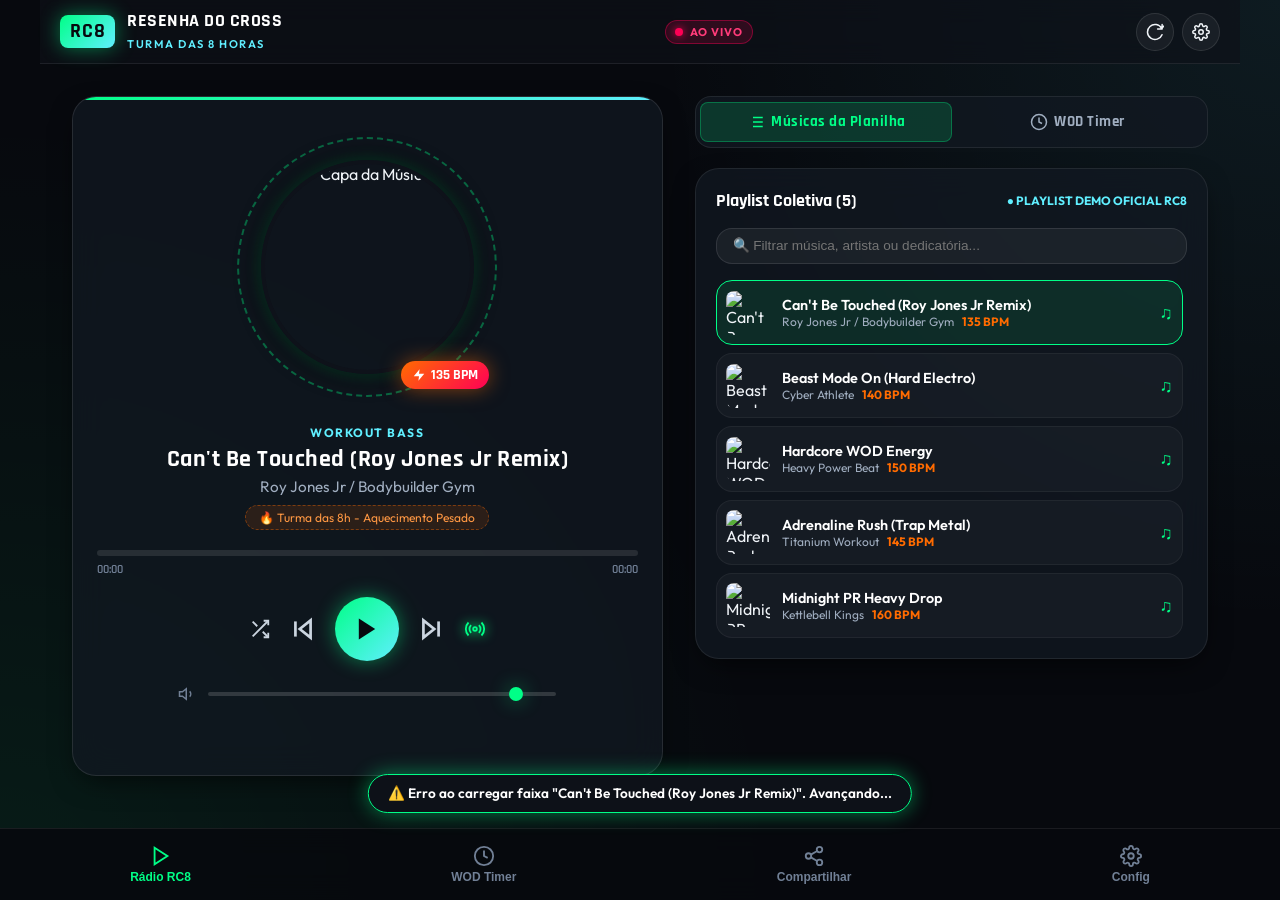
==== index.html @ b7524724 "feat: lancamento radio online RC8 Turma das 8h" ====
<!DOCTYPE html>
<html lang="pt-BR">
<head>
    <meta charset="UTF-8">
    <meta name="viewport" content="width=device-width, initial-scale=1.0, maximum-scale=1.0, user-scalable=no">
    <title>RC8 - Rádio Online Coletiva | Resenha do Cross Turma das 8 Horas</title>
    <meta name="description" content="Rádio oficial da Resenha do Cross - Turma das 8 Horas. Músicas de treino de alta intensidade sincronizadas pelo Google Planilhas e Google Drive.">
    <meta name="theme-color" content="#00FF87">
    <meta name="apple-mobile-web-app-capable" content="yes">
    <meta name="apple-mobile-web-app-status-bar-style" content="black-translucent">
    <link rel="icon" type="image/svg+xml" href="assets/icon.svg">
    <link rel="manifest" href="manifest.json">
    
    <!-- Google Fonts -->
    <link rel="preconnect" href="https://fonts.googleapis.com">
    <link rel="preconnect" href="https://fonts.gstatic.com" crossorigin>
    <link href="https://fonts.googleapis.com/css2?family=Outfit:wght@300;400;500;600;700;800;900&family=Rajdhani:wght@500;600;700;800;900&display=swap" rel="stylesheet">
    
    <!-- Icons (Lucide via CDN / SVG) -->
    <link rel="stylesheet" href="css/style.css">
</head>
<body>
    <!-- Background Canvas do Visualizador e Partículas Reativas -->
    <canvas id="visualizer-canvas"></canvas>

    <div class="app-container">
        <!-- Header Superior -->
        <header class="header">
            <div class="logo-group">
                <div class="logo-badge">RC8</div>
                <div class="logo-text">
                    <h1>RESENHA DO CROSS</h1>
                    <span>TURMA DAS 8 HORAS</span>
                </div>
            </div>

            <div class="live-indicator">
                <span class="live-dot"></span>
                <span>AO VIVO</span>
            </div>

            <div class="header-actions">
                <button class="icon-btn" id="btn-sync-sheet" title="Sincronizar Planilha">
                    <svg width="18" height="18" viewBox="0 0 24 24" fill="none" stroke="currentColor" stroke-width="2" stroke-linecap="round" stroke-linejoin="round">
                        <path d="M21.5 2v6h-6M21.34 15.57a10 10 0 1 1-.57-8.38l5.67-5.67"/>
                    </svg>
                </button>
                <button class="icon-btn" id="btn-open-settings" title="Configurar Planilha / Drive">
                    <svg width="18" height="18" viewBox="0 0 24 24" fill="none" stroke="currentColor" stroke-width="2" stroke-linecap="round" stroke-linejoin="round">
                        <circle cx="12" cy="12" r="3"></circle>
                        <path d="M19.4 15a1.65 1.65 0 0 0 .33 1.82l.06.06a2 2 0 0 1 0 2.83 2 2 0 0 1-2.83 0l-.06-.06a1.65 1.65 0 0 0-1.82-.33 1.65 1.65 0 0 0-1 1.51V21a2 2 0 0 1-2 2 2 2 0 0 1-2-2v-.09A1.65 1.65 0 0 0 9 19.4a1.65 1.65 0 0 0-1.82.33l-.06.06a2 2 0 0 1-2.83 0 2 2 0 0 1 0-2.83l.06-.06a1.65 1.65 0 0 0 .33-1.82 1.65 1.65 0 0 0-1.51-1H3a2 2 0 0 1-2-2 2 2 0 0 1 2-2h.09A1.65 1.65 0 0 0 4.6 9a1.65 1.65 0 0 0-.33-1.82l-.06-.06a2 2 0 0 1 0-2.83 2 2 0 0 1 2.83 0l.06.06a1.65 1.65 0 0 0 1.82.33H9a1.65 1.65 0 0 0 1-1.51V3a2 2 0 0 1 2-2 2 2 0 0 1 2 2v.09a1.65 1.65 0 0 0 1 1.51 1.65 1.65 0 0 0 1.82-.33l.06-.06a2 2 0 0 1 2.83 0 2 2 0 0 1 0 2.83l-.06.06a1.65 1.65 0 0 0-.33 1.82V9a1.65 1.65 0 0 0 1.51 1H21a2 2 0 0 1 2 2 2 2 0 0 1-2 2h-.09a1.65 1.65 0 0 0-1.51 1z"></path>
                    </svg>
                </button>
            </div>
        </header>

        <!-- Conteúdo Principal -->
        <main class="main-content">
            <!-- Painel Esquerdo: Player Hero -->
            <section class="player-hero-card">
                <div class="album-art-wrapper">
                    <div class="disc-ring paused" id="disc-ring"></div>
                    <img src="https://images.unsplash.com/photo-1517838277536-f5f99be501cd?w=400&q=80" alt="Capa da Música" class="album-cover" id="album-cover">
                    <div class="bpm-badge" id="bpm-badge">
                        <svg width="14" height="14" viewBox="0 0 24 24" fill="currentColor">
                            <polygon points="13 2 3 14 12 14 11 22 21 10 12 10 13 2"></polygon>
                        </svg>
                        <span id="track-bpm-text">140 BPM</span>
                    </div>
                </div>

                <div class="track-info">
                    <span class="track-genre" id="track-genre">WORKOUT BASS</span>
                    <h2 class="track-title" id="track-title">Carregando rádio...</h2>
                    <p class="track-artist" id="track-artist">Turma das 8 Horas</p>
                    <div class="track-dedication" id="track-dedication">
                        <span>🔥 Pedido da Turma</span>
                    </div>
                </div>

                <!-- Barra de Progresso -->
                <div class="progress-container">
                    <div class="progress-bar-wrapper" id="progress-wrapper">
                        <div class="progress-fill" id="progress-fill"></div>
                    </div>
                    <div class="time-stamps">
                        <span id="time-current">00:00</span>
                        <span id="time-total">00:00</span>
                    </div>
                </div>

                <!-- Controles do Player -->
                <div class="player-controls">
                    <button class="control-btn" id="btn-shuffle" title="Modo Aleatório">
                        <svg width="22" height="22" viewBox="0 0 24 24" fill="none" stroke="currentColor" stroke-width="2">
                            <polyline points="16 3 21 3 21 8"></polyline>
                            <line x1="4" y1="20" x2="21" y2="3"></line>
                            <polyline points="21 16 21 21 16 21"></polyline>
                            <line x1="15" y1="15" x2="21" y2="21"></line>
                            <line x1="4" y1="4" x2="9" y2="9"></line>
                        </svg>
                    </button>
                    
                    <button class="control-btn" id="btn-prev" title="Música Anterior">
                        <svg width="26" height="26" viewBox="0 0 24 24" fill="none" stroke="currentColor" stroke-width="2.5">
                            <polygon points="19 20 9 12 19 4 19 20"></polygon>
                            <line x1="5" y1="19" x2="5" y2="5"></line>
                        </svg>
                    </button>

                    <button class="control-btn play-pause-btn" id="btn-play" title="Tocar / Pausar">
                        <svg id="play-icon" width="28" height="28" viewBox="0 0 24 24" fill="currentColor">
                            <polygon points="5 3 19 12 5 21 5 3"></polygon>
                        </svg>
                        <svg id="pause-icon" style="display: none;" width="28" height="28" viewBox="0 0 24 24" fill="currentColor">
                            <rect x="6" y="4" width="4" height="16"></rect>
                            <rect x="14" y="4" width="4" height="16"></rect>
                        </svg>
                    </button>

                    <button class="control-btn" id="btn-next" title="Próxima Música">
                        <svg width="26" height="26" viewBox="0 0 24 24" fill="none" stroke="currentColor" stroke-width="2.5">
                            <polygon points="5 4 15 12 5 20 5 4"></polygon>
                            <line x1="19" y1="5" x2="19" y2="19"></line>
                        </svg>
                    </button>

                    <button class="control-btn active" id="btn-radio-mode" title="Modo Rádio Contínua">
                        <svg width="22" height="22" viewBox="0 0 24 24" fill="none" stroke="currentColor" stroke-width="2">
                            <circle cx="12" cy="12" r="2"></circle>
                            <path d="M16.24 7.76a6 6 0 0 1 0 8.49m-8.48-.01a6 6 0 0 1 0-8.49m11.31-2.82a10 10 0 0 1 0 14.14m-14.14 0a10 10 0 0 1 0-14.14"></path>
                        </svg>
                    </button>
                </div>

                <!-- Controle de Volume -->
                <div class="volume-group">
                    <svg width="18" height="18" viewBox="0 0 24 24" fill="none" stroke="#718096" stroke-width="2">
                        <polygon points="11 5 6 9 2 9 2 15 6 15 11 19 11 5"></polygon>
                        <path d="M15.54 8.46a5 5 0 0 1 0 7.07"></path>
                    </svg>
                    <input type="range" class="volume-slider" id="volume-slider" min="0" max="1" step="0.01" value="0.9">
                </div>
            </section>

            <!-- Painel Direito: Abas de WOD Timer & Playlist -->
            <section class="side-panel">
                <div class="panel-tabs">
                    <button class="tab-btn active" data-tab="playlist">
                        <svg width="18" height="18" viewBox="0 0 24 24" fill="none" stroke="currentColor" stroke-width="2">
                            <line x1="8" y1="6" x2="21" y2="6"></line>
                            <line x1="8" y1="12" x2="21" y2="12"></line>
                            <line x1="8" y1="18" x2="21" y2="18"></line>
                            <line x1="3" y1="6" x2="3.01" y2="6"></line>
                            <line x1="3" y1="12" x2="3.01" y2="12"></line>
                            <line x1="3" y1="18" x2="3.01" y2="18"></line>
                        </svg>
                        Músicas da Planilha
                    </button>
                    <button class="tab-btn" data-tab="wod-timer">
                        <svg width="18" height="18" viewBox="0 0 24 24" fill="none" stroke="currentColor" stroke-width="2">
                            <circle cx="12" cy="12" r="10"></circle>
                            <polyline points="12 6 12 12 16 14"></polyline>
                        </svg>
                        WOD Timer
                    </button>
                </div>

                <!-- Conteúdo da Aba Playlist -->
                <div class="tab-content" id="tab-playlist-content">
                    <div class="playlist-header">
                        <h3>Playlist Coletiva (<span id="playlist-count">0</span>)</h3>
                        <span id="playlist-source-badge" style="font-size: 0.75rem; color: var(--neon-cyan); font-weight: 700;">LIVE GOOGLE PLANILHAS</span>
                    </div>

                    <input type="text" class="search-input" id="search-input" placeholder="🔍 Filtrar música, artista ou dedicatória...">

                    <div class="playlist-tracks-scroll" id="playlist-container">
                        <!-- Itens renderizados dinamicamente pelo JavaScript -->
                    </div>
                </div>

                <!-- Conteúdo da Aba WOD Timer -->
                <div class="tab-content" id="tab-wod-timer-content" style="display: none;">
                    <div class="wod-timer-wrapper">
                        <div class="wod-modes-selector">
                            <button class="mode-chip active" data-mode="tabata">TABATA (20s/10s)</button>
                            <button class="mode-chip" data-mode="emom">EMOM (10 Min)</button>
                            <button class="mode-chip" data-mode="amrap">AMRAP (12 Min)</button>
                            <button class="mode-chip" data-mode="stopwatch">CRONÔMETRO</button>
                        </div>

                        <div class="timer-display-box work-phase" id="timer-box">
                            <span class="timer-phase-tag" id="timer-phase">WORK</span>
                            <span class="timer-digits" id="timer-digits">00:20</span>
                            <span class="timer-round-info" id="timer-round">Round 1 de 8</span>
                        </div>

                        <div class="timer-controls">
                            <button class="btn-timer start" id="btn-timer-start">
                                <svg width="18" height="18" viewBox="0 0 24 24" fill="currentColor">
                                    <polygon points="5 3 19 12 5 21 5 3"></polygon>
                                </svg>
                                Iniciar Treino
                            </button>
                            <button class="btn-timer pause" id="btn-timer-pause" style="display: none;">Pausar</button>
                            <button class="btn-timer reset" id="btn-timer-reset">Reset</button>
                        </div>
                    </div>
                </div>
            </section>
        </main>

        <!-- Bottom Navigation Bar (Foco Mobile) -->
        <nav class="bottom-bar">
            <button class="nav-item active" id="nav-player">
                <svg viewBox="0 0 24 24" fill="none" stroke="currentColor" stroke-width="2">
                    <polygon points="5 3 19 12 5 21 5 3"></polygon>
                </svg>
                <span>Rádio RC8</span>
            </button>
            <button class="nav-item" id="nav-timer">
                <svg viewBox="0 0 24 24" fill="none" stroke="currentColor" stroke-width="2">
                    <circle cx="12" cy="12" r="10"></circle>
                    <polyline points="12 6 12 12 16 14"></polyline>
                </svg>
                <span>WOD Timer</span>
            </button>
            <button class="nav-item" id="nav-share">
                <svg viewBox="0 0 24 24" fill="none" stroke="currentColor" stroke-width="2">
                    <circle cx="18" cy="5" r="3"></circle>
                    <circle cx="6" cy="12" r="3"></circle>
                    <circle cx="18" cy="19" r="3"></circle>
                    <line x1="8.59" y1="13.51" x2="15.42" y2="17.49"></line>
                    <line x1="15.41" y1="6.51" x2="8.59" y2="10.49"></line>
                </svg>
                <span>Compartilhar</span>
            </button>
            <button class="nav-item" id="nav-settings">
                <svg viewBox="0 0 24 24" fill="none" stroke="currentColor" stroke-width="2">
                    <circle cx="12" cy="12" r="3"></circle>
                    <path d="M19.4 15a1.65 1.65 0 0 0 .33 1.82l.06.06a2 2 0 0 1 0 2.83 2 2 0 0 1-2.83 0l-.06-.06a1.65 1.65 0 0 0-1.82-.33 1.65 1.65 0 0 0-1 1.51V21a2 2 0 0 1-2 2 2 2 0 0 1-2-2v-.09A1.65 1.65 0 0 0 9 19.4a1.65 1.65 0 0 0-1.82.33l-.06.06a2 2 0 0 1-2.83 0 2 2 0 0 1 0-2.83l.06-.06a1.65 1.65 0 0 0 .33-1.82 1.65 1.65 0 0 0-1.51-1H3a2 2 0 0 1-2-2 2 2 0 0 1 2-2h.09A1.65 1.65 0 0 0 4.6 9a1.65 1.65 0 0 0-.33-1.82l-.06-.06a2 2 0 0 1 0-2.83 2 2 0 0 1 2.83 0l.06.06a1.65 1.65 0 0 0 1.82.33H9a1.65 1.65 0 0 0 1-1.51V3a2 2 0 0 1 2-2 2 2 0 0 1 2 2v.09a1.65 1.65 0 0 0 1 1.51 1.65 1.65 0 0 0 1.82-.33l.06-.06a2 2 0 0 1 2.83 0 2 2 0 0 1 0 2.83l-.06.06a1.65 1.65 0 0 0-.33 1.82V9a1.65 1.65 0 0 0 1.51 1H21a2 2 0 0 1 2 2 2 2 0 0 1-2 2h-.09a1.65 1.65 0 0 0-1.51 1z"></path>
                </svg>
                <span>Config</span>
            </button>
        </nav>
    </div>

    <!-- Modal de Configuração da Planilha Google & Drive -->
    <div class="modal-overlay" id="settings-modal">
        <div class="modal-card">
            <div class="modal-header">
                <h3>⚡ Conectar Google Planilhas & Drive</h3>
                <button class="icon-btn" id="btn-close-modal">✕</button>
            </div>

            <div class="guide-box">
                <strong>Como funciona a sincronização:</strong><br>
                1. Crie uma planilha no Google Sheets com as colunas: <code>Titulo</code>, <code>Artista</code>, <code>Link_Drive_ou_Audio</code>, <code>BPM</code>, <code>Dedicado_Por</code>.<br>
                2. Compartilhe a planilha como <strong>"Qualquer pessoa com o link pode ler"</strong>.<br>
                3. Na coluna do link, cole o link de compartilhamento do arquivo de áudio no Google Drive (ex: <em>https://drive.google.com/file/d/...</em>).<br>
                4. Cole o link da sua planilha abaixo e clique em Salvar!
            </div>

            <div class="form-group">
                <label for="input-sheet-url">URL ou ID da Planilha do Google:</label>
                <input type="text" class="form-input" id="input-sheet-url" placeholder="https://docs.google.com/spreadsheets/d/SEU_ID_AQUI/edit...">
            </div>

            <div class="form-group">
                <label for="input-sheet-name">Nome da Aba (Opcional - ex: Pagina1):</label>
                <input type="text" class="form-input" id="input-sheet-name" placeholder="Deixe em branco para usar a primeira aba">
            </div>

            <div class="modal-actions">
                <button class="btn-secondary" id="btn-test-sheet">Testar Conexão</button>
                <button class="btn-primary" id="btn-save-sheet">Salvar e Sincronizar</button>
            </div>
        </div>
    </div>

    <!-- Container de Notificações Toast -->
    <div class="toast-container" id="toast-container"></div>

    <!-- Scripts da Aplicação -->
    <script src="js/sheets.js"></script>
    <script src="js/visualizer.js"></script>
    <script src="js/wod-timer.js"></script>
    <script src="js/player.js"></script>
    <script src="js/app.js"></script>
</body>
</html>
---- css/style.css ----
/* ==========================================================================
   RC8 - RÁDIO RESENHA DO CROSS (TURMA DAS 8 HORAS)
   Design System & Styling - Mobile-First Athletic Cyberpunk
   ========================================================================== */

:root {
    /* Cores do Design System */
    --bg-primary: #07090e;
    --bg-secondary: #0e121a;
    --bg-card: rgba(18, 24, 34, 0.75);
    --bg-card-hover: rgba(28, 36, 50, 0.85);
    --bg-glass: rgba(14, 18, 26, 0.65);
    
    /* Cores de Acento Energéticas */
    --neon-green: #00FF87;
    --neon-cyan: #60EFFF;
    --neon-orange: #FF6B00;
    --neon-pink: #FF0055;
    
    /* Gradientes */
    --grad-primary: linear-gradient(135deg, #00FF87 0%, #60EFFF 100%);
    --grad-fire: linear-gradient(135deg, #FF6B00 0%, #FF0055 100%);
    --grad-dark: linear-gradient(180deg, rgba(7, 9, 14, 0.3) 0%, #07090e 95%);
    --grad-glow: radial-gradient(circle at 50% 30%, rgba(0, 255, 135, 0.15), transparent 70%);

    /* Tipografia */
    --font-heading: 'Rajdhani', -apple-system, BlinkMacSystemFont, 'Segoe UI', sans-serif;
    --font-body: 'Outfit', -apple-system, BlinkMacSystemFont, 'Segoe UI', sans-serif;
    
    /* Sombras & Glow */
    --glow-green: 0 0 20px rgba(0, 255, 135, 0.45);
    --glow-cyan: 0 0 20px rgba(96, 239, 255, 0.45);
    --glow-orange: 0 0 20px rgba(255, 107, 0, 0.5);
    --shadow-card: 0 10px 30px -10px rgba(0, 0, 0, 0.8);
    
    /* Layout Tokens */
    --radius-sm: 8px;
    --radius-md: 16px;
    --radius-lg: 24px;
    --radius-full: 9999px;
    --header-height: 64px;
    --bottom-nav-height: 72px;
}

/* Reset & Base */
* {
    margin: 0;
    padding: 0;
    box-sizing: border-box;
    -webkit-tap-highlight-color: transparent;
}

html, body {
    width: 100%;
    min-height: 100%;
    background-color: var(--bg-primary);
    color: #f0f4f8;
    font-family: var(--font-body);
    overflow-x: hidden;
    scroll-behavior: smooth;
}

body {
    background-image: 
        radial-gradient(circle at top right, rgba(96, 239, 255, 0.08), transparent 40%),
        radial-gradient(circle at bottom left, rgba(0, 255, 135, 0.08), transparent 50%);
    background-attachment: fixed;
    display: flex;
    flex-direction: column;
    min-height: 100vh;
}

/* Scrollbar Personalizada */
::-webkit-scrollbar {
    width: 6px;
}
::-webkit-scrollbar-track {
    background: var(--bg-primary);
}
::-webkit-scrollbar-thumb {
    background: rgba(96, 239, 255, 0.3);
    border-radius: 4px;
}
::-webkit-scrollbar-thumb:hover {
    background: var(--neon-green);
}

/* Background Animated Canvas */
#visualizer-canvas {
    position: fixed;
    top: 0;
    left: 0;
    width: 100vw;
    height: 100vh;
    z-index: 0;
    pointer-events: none;
    opacity: 0.85;
}

/* App Container */
.app-container {
    position: relative;
    z-index: 1;
    display: flex;
    flex-direction: column;
    min-height: 100vh;
    max-width: 1200px;
    margin: 0 auto;
    width: 100%;
    padding-bottom: calc(var(--bottom-nav-height) + 20px);
}

/* Header & Barra Superior */
.header {
    height: var(--header-height);
    display: flex;
    align-items: center;
    justify-content: space-between;
    padding: 0 1.25rem;
    backdrop-filter: blur(12px);
    -webkit-backdrop-filter: blur(12px);
    background: var(--bg-glass);
    border-bottom: 1px solid rgba(255, 255, 255, 0.08);
    position: sticky;
    top: 0;
    z-index: 50;
}

.logo-group {
    display: flex;
    align-items: center;
    gap: 0.75rem;
}

.logo-badge {
    background: var(--grad-primary);
    color: #07090e;
    font-family: var(--font-heading);
    font-weight: 900;
    font-size: 1.25rem;
    padding: 0.2rem 0.6rem;
    border-radius: var(--radius-sm);
    letter-spacing: 1px;
    box-shadow: var(--glow-green);
    animation: logoPulse 4s infinite ease-in-out;
}

@keyframes logoPulse {
    0%, 100% { box-shadow: 0 0 15px rgba(0, 255, 135, 0.4); }
    50% { box-shadow: 0 0 25px rgba(96, 239, 255, 0.8); }
}

.logo-text h1 {
    font-family: var(--font-heading);
    font-size: 1.15rem;
    font-weight: 700;
    letter-spacing: 0.5px;
    line-height: 1.1;
    color: #ffffff;
}

.logo-text span {
    font-size: 0.7rem;
    color: var(--neon-cyan);
    letter-spacing: 1.5px;
    text-transform: uppercase;
    font-weight: 600;
}

/* Live Radio On-Air Badge */
.live-indicator {
    display: flex;
    align-items: center;
    gap: 0.4rem;
    background: rgba(255, 0, 85, 0.15);
    border: 1px solid rgba(255, 0, 85, 0.4);
    padding: 0.25rem 0.6rem;
    border-radius: var(--radius-full);
    font-size: 0.7rem;
    font-weight: 700;
    color: #ff3b79;
    letter-spacing: 1px;
}

.live-dot {
    width: 8px;
    height: 8px;
    background-color: #ff0055;
    border-radius: 50%;
    animation: blink 1.2s infinite cubic-bezier(0.4, 0, 0.6, 1);
    box-shadow: 0 0 8px #ff0055;
}

@keyframes blink {
    0%, 100% { opacity: 1; transform: scale(1); }
    50% { opacity: 0.3; transform: scale(0.75); }
}

.header-actions {
    display: flex;
    align-items: center;
    gap: 0.5rem;
}

.icon-btn {
    background: rgba(255, 255, 255, 0.05);
    border: 1px solid rgba(255, 255, 255, 0.1);
    color: #f0f4f8;
    width: 38px;
    height: 38px;
    border-radius: 50%;
    display: flex;
    align-items: center;
    justify-content: center;
    cursor: pointer;
    transition: all 0.25s ease;
}

.icon-btn:hover, .icon-btn:active {
    background: rgba(0, 255, 135, 0.2);
    border-color: var(--neon-green);
    color: var(--neon-green);
    transform: translateY(-1px);
    box-shadow: var(--glow-green);
}

/* Main Content Grid */
.main-content {
    flex: 1;
    padding: 1.25rem;
    display: grid;
    grid-template-columns: 1fr;
    gap: 1.5rem;
}

@media (min-width: 900px) {
    .main-content {
        grid-template-columns: 1.15fr 1fr;
        padding: 2rem;
        gap: 2rem;
    }
}

/* Card Principal do Player */
.player-hero-card {
    background: var(--bg-card);
    backdrop-filter: blur(16px);
    -webkit-backdrop-filter: blur(16px);
    border: 1px solid rgba(255, 255, 255, 0.1);
    border-radius: var(--radius-lg);
    padding: 1.5rem;
    display: flex;
    flex-direction: column;
    align-items: center;
    text-align: center;
    box-shadow: var(--shadow-card);
    position: relative;
    overflow: hidden;
}

.player-hero-card::before {
    content: '';
    position: absolute;
    top: 0;
    left: 0;
    right: 0;
    height: 3px;
    background: var(--grad-primary);
}

/* Disco Giratório e Capa */
.album-art-wrapper {
    position: relative;
    width: 220px;
    height: 220px;
    margin: 1rem 0 1.5rem 0;
    display: flex;
    align-items: center;
    justify-content: center;
}

@media (min-width: 480px) {
    .album-art-wrapper {
        width: 260px;
        height: 260px;
    }
}

.disc-ring {
    position: absolute;
    width: 100%;
    height: 100%;
    border-radius: 50%;
    border: 2px dashed rgba(0, 255, 135, 0.35);
    animation: rotateDisc 25s linear infinite;
    pointer-events: none;
}

.disc-ring.paused {
    animation-play-state: paused;
}

@keyframes rotateDisc {
    from { transform: rotate(0deg); }
    to { transform: rotate(360deg); }
}

.album-cover {
    width: 82%;
    height: 82%;
    border-radius: 50%;
    object-fit: cover;
    border: 4px solid var(--bg-secondary);
    box-shadow: 0 0 25px rgba(0, 0, 0, 0.8), 0 0 15px rgba(0, 255, 135, 0.3);
    transition: transform 0.4s ease;
}

.album-cover.playing {
    box-shadow: 0 0 35px rgba(0, 255, 135, 0.5), 0 0 15px rgba(96, 239, 255, 0.4);
}

.bpm-badge {
    position: absolute;
    bottom: 8px;
    right: 8px;
    background: var(--grad-fire);
    color: #ffffff;
    font-family: var(--font-heading);
    font-weight: 700;
    font-size: 0.85rem;
    padding: 0.3rem 0.7rem;
    border-radius: var(--radius-full);
    display: flex;
    align-items: center;
    gap: 0.3rem;
    box-shadow: var(--glow-orange);
}

/* Informações da Música */
.track-info {
    width: 100%;
    margin-bottom: 1.25rem;
}

.track-genre {
    display: inline-block;
    color: var(--neon-cyan);
    font-size: 0.75rem;
    font-weight: 700;
    text-transform: uppercase;
    letter-spacing: 1.5px;
    margin-bottom: 0.3rem;
}

.track-title {
    font-family: var(--font-heading);
    font-size: 1.5rem;
    font-weight: 700;
    color: #ffffff;
    letter-spacing: 0.5px;
    white-space: nowrap;
    overflow: hidden;
    text-overflow: ellipsis;
    line-height: 1.2;
}

.track-artist {
    color: #a0aec0;
    font-size: 0.95rem;
    margin-top: 0.2rem;
}

.track-dedication {
    display: inline-flex;
    align-items: center;
    gap: 0.35rem;
    margin-top: 0.6rem;
    padding: 0.25rem 0.8rem;
    background: rgba(255, 107, 0, 0.12);
    border: 1px dashed rgba(255, 107, 0, 0.4);
    border-radius: var(--radius-full);
    font-size: 0.75rem;
    color: #ff9843;
}

/* Barra de Progresso Interativa */
.progress-container {
    width: 100%;
    margin-bottom: 1.25rem;
}

.progress-bar-wrapper {
    position: relative;
    width: 100%;
    height: 6px;
    background: rgba(255, 255, 255, 0.1);
    border-radius: var(--radius-full);
    cursor: pointer;
    overflow: hidden;
}

.progress-fill {
    height: 100%;
    width: 0%;
    background: var(--grad-primary);
    border-radius: var(--radius-full);
    transition: width 0.1s linear;
    box-shadow: var(--glow-green);
}

.time-stamps {
    display: flex;
    justify-content: space-between;
    font-size: 0.75rem;
    color: #718096;
    margin-top: 0.35rem;
    font-family: var(--font-heading);
    font-weight: 600;
}

/* Controles Principais de Áudio */
.player-controls {
    display: flex;
    align-items: center;
    justify-content: center;
    gap: 1.2rem;
    width: 100%;
    margin-bottom: 1rem;
}

.control-btn {
    background: transparent;
    border: none;
    color: #cbd5e0;
    cursor: pointer;
    font-size: 1.2rem;
    display: flex;
    align-items: center;
    justify-content: center;
    transition: all 0.2s ease;
}

.control-btn:hover {
    color: #ffffff;
    transform: scale(1.1);
}

.control-btn.active {
    color: var(--neon-green);
    filter: drop-shadow(0 0 6px var(--neon-green));
}

.play-pause-btn {
    width: 64px;
    height: 64px;
    border-radius: 50%;
    background: var(--grad-primary);
    color: #07090e;
    font-size: 1.7rem;
    box-shadow: var(--glow-green);
    transition: all 0.25s cubic-bezier(0.175, 0.885, 0.32, 1.275);
}

.play-pause-btn:hover {
    transform: scale(1.08);
    box-shadow: 0 0 30px rgba(0, 255, 135, 0.7);
}

.play-pause-btn:active {
    transform: scale(0.95);
}

/* Volume Slider */
.volume-group {
    display: flex;
    align-items: center;
    gap: 0.75rem;
    width: 70%;
    margin-top: 0.5rem;
}

.volume-slider {
    flex: 1;
    -webkit-appearance: none;
    appearance: none;
    height: 4px;
    border-radius: 2px;
    background: rgba(255, 255, 255, 0.15);
    outline: none;
}

.volume-slider::-webkit-slider-thumb {
    -webkit-appearance: none;
    width: 14px;
    height: 14px;
    border-radius: 50%;
    background: var(--neon-green);
    cursor: pointer;
    box-shadow: var(--glow-green);
}

/* Seção Lateral: WOD Timer & Playlist Tabs */
.side-panel {
    display: flex;
    flex-direction: column;
    gap: 1.25rem;
}

/* Abas de Navegação do Painel */
.panel-tabs {
    display: flex;
    background: var(--bg-card);
    border-radius: var(--radius-md);
    padding: 0.3rem;
    border: 1px solid rgba(255, 255, 255, 0.08);
}

.tab-btn {
    flex: 1;
    background: transparent;
    border: none;
    color: #a0aec0;
    font-family: var(--font-heading);
    font-weight: 700;
    font-size: 0.95rem;
    letter-spacing: 0.5px;
    padding: 0.6rem;
    border-radius: var(--radius-sm);
    cursor: pointer;
    transition: all 0.25s ease;
    display: flex;
    align-items: center;
    justify-content: center;
    gap: 0.4rem;
}

.tab-btn.active {
    background: rgba(0, 255, 135, 0.15);
    color: var(--neon-green);
    border: 1px solid rgba(0, 255, 135, 0.3);
}

/* Painel de Conteúdo */
.tab-content {
    background: var(--bg-card);
    backdrop-filter: blur(16px);
    border: 1px solid rgba(255, 255, 255, 0.08);
    border-radius: var(--radius-lg);
    padding: 1.25rem;
    box-shadow: var(--shadow-card);
    min-height: 380px;
    display: flex;
    flex-direction: column;
}

/* Estilo do Timer de Treino (WOD TIMER) */
.wod-timer-wrapper {
    display: flex;
    flex-direction: column;
    align-items: center;
    justify-content: center;
    height: 100%;
    text-align: center;
}

.wod-modes-selector {
    display: flex;
    gap: 0.5rem;
    margin-bottom: 1.25rem;
    flex-wrap: wrap;
    justify-content: center;
}

.mode-chip {
    background: rgba(255, 255, 255, 0.06);
    border: 1px solid rgba(255, 255, 255, 0.12);
    color: #e2e8f0;
    padding: 0.35rem 0.8rem;
    border-radius: var(--radius-full);
    font-size: 0.8rem;
    font-weight: 700;
    cursor: pointer;
    transition: all 0.2s ease;
}

.mode-chip.active {
    background: var(--neon-orange);
    color: #ffffff;
    border-color: var(--neon-orange);
    box-shadow: var(--glow-orange);
}

.timer-display-box {
    position: relative;
    width: 200px;
    height: 200px;
    border-radius: 50%;
    border: 3px solid rgba(255, 255, 255, 0.1);
    display: flex;
    flex-direction: column;
    align-items: center;
    justify-content: center;
    margin: 0.5rem 0 1.25rem 0;
    background: radial-gradient(circle, rgba(14, 18, 26, 0.8) 0%, rgba(7, 9, 14, 0.95) 100%);
    box-shadow: inset 0 0 20px rgba(0, 0, 0, 0.8);
}

.timer-display-box.work-phase {
    border-color: var(--neon-green);
    box-shadow: 0 0 25px rgba(0, 255, 135, 0.35), inset 0 0 20px rgba(0, 255, 135, 0.2);
}

.timer-display-box.rest-phase {
    border-color: var(--neon-pink);
    box-shadow: 0 0 25px rgba(255, 0, 85, 0.35), inset 0 0 20px rgba(255, 0, 85, 0.2);
}

.timer-phase-tag {
    font-family: var(--font-heading);
    font-weight: 800;
    font-size: 1rem;
    letter-spacing: 2px;
    text-transform: uppercase;
    color: var(--neon-green);
    margin-bottom: 0.2rem;
}

.timer-phase-tag.rest {
    color: var(--neon-pink);
}

.timer-digits {
    font-family: var(--font-heading);
    font-size: 3.5rem;
    font-weight: 900;
    color: #ffffff;
    letter-spacing: 1px;
    line-height: 1;
}

.timer-round-info {
    font-size: 0.85rem;
    color: #a0aec0;
    margin-top: 0.3rem;
}

.timer-controls {
    display: flex;
    gap: 0.75rem;
}

.btn-timer {
    padding: 0.6rem 1.4rem;
    border-radius: var(--radius-sm);
    font-family: var(--font-heading);
    font-weight: 700;
    font-size: 1rem;
    cursor: pointer;
    border: none;
    transition: all 0.2s ease;
    display: flex;
    align-items: center;
    gap: 0.4rem;
}

.btn-timer.start {
    background: var(--grad-primary);
    color: #07090e;
    box-shadow: var(--glow-green);
}

.btn-timer.pause {
    background: #e53e3e;
    color: #ffffff;
}

.btn-timer.reset {
    background: rgba(255, 255, 255, 0.1);
    color: #ffffff;
}

/* Playlist / Tabela da Turma */
.playlist-header {
    display: flex;
    justify-content: space-between;
    align-items: center;
    margin-bottom: 1rem;
}

.playlist-header h3 {
    font-family: var(--font-heading);
    font-size: 1.15rem;
    color: #ffffff;
}

.search-input {
    width: 100%;
    padding: 0.6rem 1rem;
    background: rgba(255, 255, 255, 0.05);
    border: 1px solid rgba(255, 255, 255, 0.1);
    border-radius: var(--radius-md);
    color: #ffffff;
    font-size: 0.85rem;
    outline: none;
    margin-bottom: 1rem;
}

.search-input:focus {
    border-color: var(--neon-cyan);
    box-shadow: var(--glow-cyan);
}

.playlist-tracks-scroll {
    flex: 1;
    overflow-y: auto;
    max-height: 380px;
    display: flex;
    flex-direction: column;
    gap: 0.5rem;
    padding-right: 0.25rem;
}

.track-item {
    display: flex;
    align-items: center;
    gap: 0.75rem;
    padding: 0.6rem;
    background: rgba(255, 255, 255, 0.03);
    border: 1px solid rgba(255, 255, 255, 0.05);
    border-radius: var(--radius-md);
    cursor: pointer;
    transition: all 0.2s ease;
}

.track-item:hover {
    background: var(--bg-card-hover);
    border-color: rgba(0, 255, 135, 0.3);
    transform: translateX(3px);
}

.track-item.playing {
    background: rgba(0, 255, 135, 0.1);
    border-color: var(--neon-green);
}

.track-item-cover {
    width: 44px;
    height: 44px;
    border-radius: var(--radius-sm);
    object-fit: cover;
}

.track-item-details {
    flex: 1;
    min-width: 0;
}

.track-item-name {
    font-size: 0.9rem;
    font-weight: 600;
    color: #ffffff;
    white-space: nowrap;
    overflow: hidden;
    text-overflow: ellipsis;
}

.track-item-sub {
    font-size: 0.75rem;
    color: #a0aec0;
    display: flex;
    gap: 0.5rem;
    align-items: center;
}

.track-item-bpm {
    color: var(--neon-orange);
    font-weight: 700;
}

.track-play-icon {
    color: var(--neon-green);
    font-size: 1.1rem;
}

/* Modais (Configuração da Planilha e Ajuda) */
.modal-overlay {
    position: fixed;
    top: 0;
    left: 0;
    width: 100%;
    height: 100%;
    background: rgba(0, 0, 0, 0.85);
    backdrop-filter: blur(8px);
    z-index: 200;
    display: flex;
    align-items: center;
    justify-content: center;
    padding: 1.25rem;
    opacity: 0;
    pointer-events: none;
    transition: opacity 0.3s ease;
}

.modal-overlay.open {
    opacity: 1;
    pointer-events: auto;
}

.modal-card {
    background: var(--bg-secondary);
    border: 1px solid rgba(0, 255, 135, 0.3);
    border-radius: var(--radius-lg);
    width: 100%;
    max-width: 550px;
    max-height: 90vh;
    overflow-y: auto;
    padding: 1.5rem;
    box-shadow: var(--shadow-card);
    transform: translateY(20px);
    transition: transform 0.3s ease;
}

.modal-overlay.open .modal-card {
    transform: translateY(0);
}

.modal-header {
    display: flex;
    justify-content: space-between;
    align-items: center;
    margin-bottom: 1.25rem;
    border-bottom: 1px solid rgba(255, 255, 255, 0.08);
    padding-bottom: 0.75rem;
}

.modal-header h3 {
    font-family: var(--font-heading);
    font-size: 1.3rem;
    color: var(--neon-green);
}

.form-group {
    margin-bottom: 1.25rem;
}

.form-group label {
    display: block;
    font-size: 0.85rem;
    font-weight: 600;
    color: #e2e8f0;
    margin-bottom: 0.4rem;
}

.form-input {
    width: 100%;
    padding: 0.75rem 1rem;
    background: rgba(255, 255, 255, 0.05);
    border: 1px solid rgba(255, 255, 255, 0.15);
    border-radius: var(--radius-sm);
    color: #ffffff;
    font-size: 0.9rem;
    outline: none;
}

.form-input:focus {
    border-color: var(--neon-green);
    box-shadow: var(--glow-green);
}

.guide-box {
    background: rgba(0, 255, 135, 0.05);
    border-left: 3px solid var(--neon-green);
    padding: 0.85rem;
    border-radius: var(--radius-sm);
    font-size: 0.82rem;
    color: #cbd5e0;
    line-height: 1.5;
    margin-bottom: 1.25rem;
}

.guide-box strong {
    color: var(--neon-cyan);
}

.modal-actions {
    display: flex;
    justify-content: flex-end;
    gap: 0.75rem;
    margin-top: 1.5rem;
}

.btn-primary {
    background: var(--grad-primary);
    color: #07090e;
    font-weight: 700;
    font-family: var(--font-heading);
    padding: 0.65rem 1.5rem;
    border-radius: var(--radius-sm);
    border: none;
    cursor: pointer;
    box-shadow: var(--glow-green);
}

.btn-secondary {
    background: rgba(255, 255, 255, 0.1);
    color: #ffffff;
    font-weight: 600;
    padding: 0.65rem 1.2rem;
    border-radius: var(--radius-sm);
    border: none;
    cursor: pointer;
}

/* Toast Notifications */
.toast-container {
    position: fixed;
    bottom: calc(var(--bottom-nav-height) + 15px);
    left: 50%;
    transform: translateX(-50%);
    z-index: 300;
    display: flex;
    flex-direction: column;
    gap: 0.5rem;
    pointer-events: none;
}

.toast {
    background: rgba(14, 18, 26, 0.95);
    border: 1px solid var(--neon-green);
    color: #ffffff;
    padding: 0.6rem 1.2rem;
    border-radius: var(--radius-full);
    font-size: 0.85rem;
    font-weight: 600;
    box-shadow: var(--glow-green);
    animation: toastIn 0.3s ease forwards;
}

@keyframes toastIn {
    from { opacity: 0; transform: translateY(10px); }
    to { opacity: 1; transform: translateY(0); }
}

/* Bottom Bar Fixa para Celular */
.bottom-bar {
    position: fixed;
    bottom: 0;
    left: 0;
    width: 100%;
    height: var(--bottom-nav-height);
    background: rgba(7, 9, 14, 0.9);
    backdrop-filter: blur(14px);
    -webkit-backdrop-filter: blur(14px);
    border-top: 1px solid rgba(255, 255, 255, 0.08);
    display: flex;
    align-items: center;
    justify-content: space-around;
    z-index: 100;
}

.nav-item {
    display: flex;
    flex-direction: column;
    align-items: center;
    gap: 0.2rem;
    color: #718096;
    background: transparent;
    border: none;
    cursor: pointer;
    font-size: 0.75rem;
    font-weight: 600;
    transition: all 0.2s ease;
}

.nav-item svg {
    width: 22px;
    height: 22px;
}

.nav-item.active, .nav-item:hover {
    color: var(--neon-green);
}
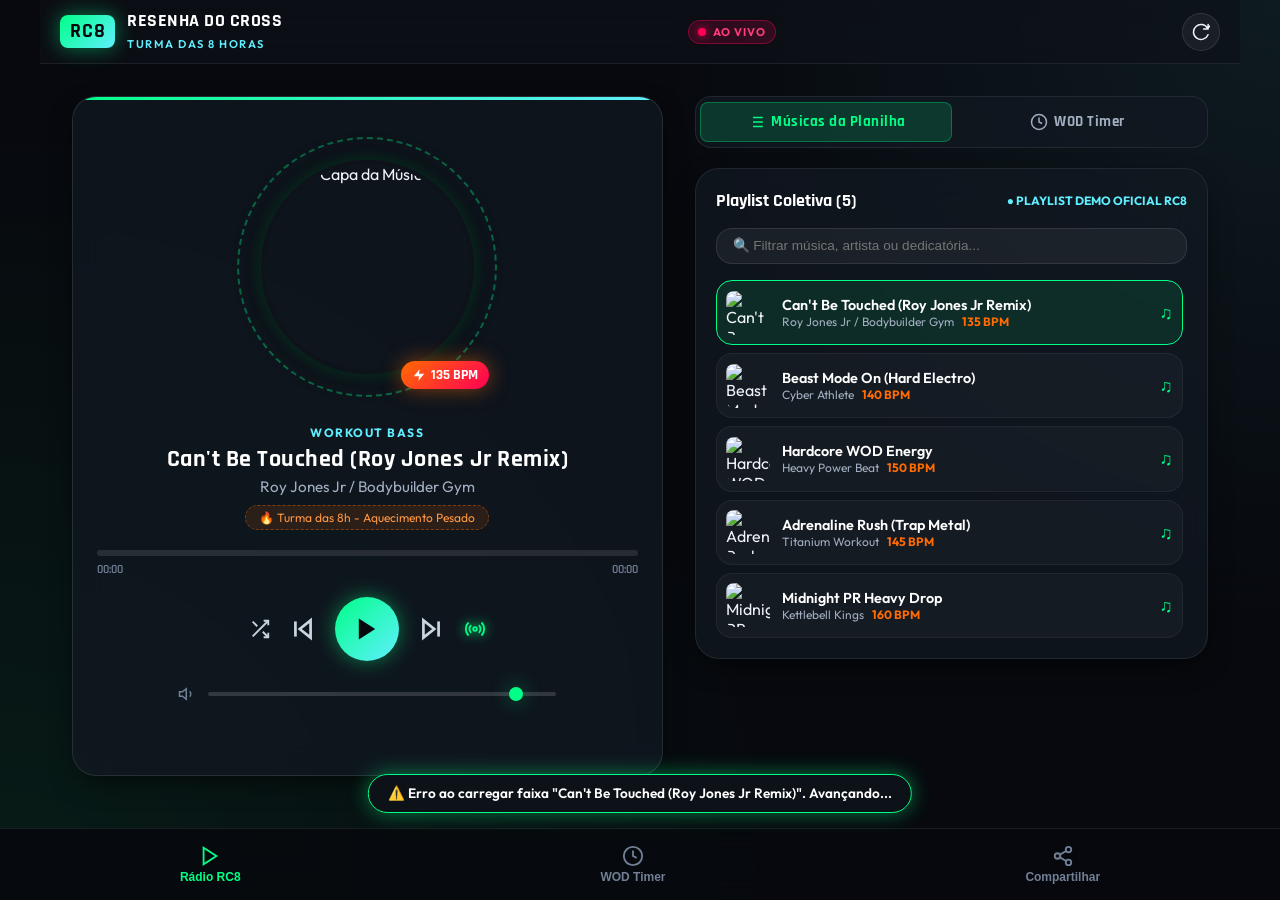
==== commit 165da063: "feat: ocultar botao config e criar subpagina secreta admin.html" ====
--- a/index.html
+++ b/index.html
@@ -40,15 +40,9 @@
             </div>
 
             <div class="header-actions">
-                <button class="icon-btn" id="btn-sync-sheet" title="Sincronizar Planilha">
+                <button class="icon-btn" id="btn-sync-sheet" title="Atualizar Músicas">
                     <svg width="18" height="18" viewBox="0 0 24 24" fill="none" stroke="currentColor" stroke-width="2" stroke-linecap="round" stroke-linejoin="round">
                         <path d="M21.5 2v6h-6M21.34 15.57a10 10 0 1 1-.57-8.38l5.67-5.67"/>
-                    </svg>
-                </button>
-                <button class="icon-btn" id="btn-open-settings" title="Configurar Planilha / Drive">
-                    <svg width="18" height="18" viewBox="0 0 24 24" fill="none" stroke="currentColor" stroke-width="2" stroke-linecap="round" stroke-linejoin="round">
-                        <circle cx="12" cy="12" r="3"></circle>
-                        <path d="M19.4 15a1.65 1.65 0 0 0 .33 1.82l.06.06a2 2 0 0 1 0 2.83 2 2 0 0 1-2.83 0l-.06-.06a1.65 1.65 0 0 0-1.82-.33 1.65 1.65 0 0 0-1 1.51V21a2 2 0 0 1-2 2 2 2 0 0 1-2-2v-.09A1.65 1.65 0 0 0 9 19.4a1.65 1.65 0 0 0-1.82.33l-.06.06a2 2 0 0 1-2.83 0 2 2 0 0 1 0-2.83l.06-.06a1.65 1.65 0 0 0 .33-1.82 1.65 1.65 0 0 0-1.51-1H3a2 2 0 0 1-2-2 2 2 0 0 1 2-2h.09A1.65 1.65 0 0 0 4.6 9a1.65 1.65 0 0 0-.33-1.82l-.06-.06a2 2 0 0 1 0-2.83 2 2 0 0 1 2.83 0l.06.06a1.65 1.65 0 0 0 1.82.33H9a1.65 1.65 0 0 0 1-1.51V3a2 2 0 0 1 2-2 2 2 0 0 1 2 2v.09a1.65 1.65 0 0 0 1 1.51 1.65 1.65 0 0 0 1.82-.33l.06-.06a2 2 0 0 1 2.83 0 2 2 0 0 1 0 2.83l-.06.06a1.65 1.65 0 0 0-.33 1.82V9a1.65 1.65 0 0 0 1.51 1H21a2 2 0 0 1 2 2 2 2 0 0 1-2 2h-.09a1.65 1.65 0 0 0-1.51 1z"></path>
                     </svg>
                 </button>
             </div>
@@ -236,13 +230,6 @@
                 </svg>
                 <span>Compartilhar</span>
             </button>
-            <button class="nav-item" id="nav-settings">
-                <svg viewBox="0 0 24 24" fill="none" stroke="currentColor" stroke-width="2">
-                    <circle cx="12" cy="12" r="3"></circle>
-                    <path d="M19.4 15a1.65 1.65 0 0 0 .33 1.82l.06.06a2 2 0 0 1 0 2.83 2 2 0 0 1-2.83 0l-.06-.06a1.65 1.65 0 0 0-1.82-.33 1.65 1.65 0 0 0-1 1.51V21a2 2 0 0 1-2 2 2 2 0 0 1-2-2v-.09A1.65 1.65 0 0 0 9 19.4a1.65 1.65 0 0 0-1.82.33l-.06.06a2 2 0 0 1-2.83 0 2 2 0 0 1 0-2.83l.06-.06a1.65 1.65 0 0 0 .33-1.82 1.65 1.65 0 0 0-1.51-1H3a2 2 0 0 1-2-2 2 2 0 0 1 2-2h.09A1.65 1.65 0 0 0 4.6 9a1.65 1.65 0 0 0-.33-1.82l-.06-.06a2 2 0 0 1 0-2.83 2 2 0 0 1 2.83 0l.06.06a1.65 1.65 0 0 0 1.82.33H9a1.65 1.65 0 0 0 1-1.51V3a2 2 0 0 1 2-2 2 2 0 0 1 2 2v.09a1.65 1.65 0 0 0 1 1.51 1.65 1.65 0 0 0 1.82-.33l.06-.06a2 2 0 0 1 2.83 0 2 2 0 0 1 0 2.83l-.06.06a1.65 1.65 0 0 0-.33 1.82V9a1.65 1.65 0 0 0 1.51 1H21a2 2 0 0 1 2 2 2 2 0 0 1-2 2h-.09a1.65 1.65 0 0 0-1.51 1z"></path>
-                </svg>
-                <span>Config</span>
-            </button>
         </nav>
     </div>
 
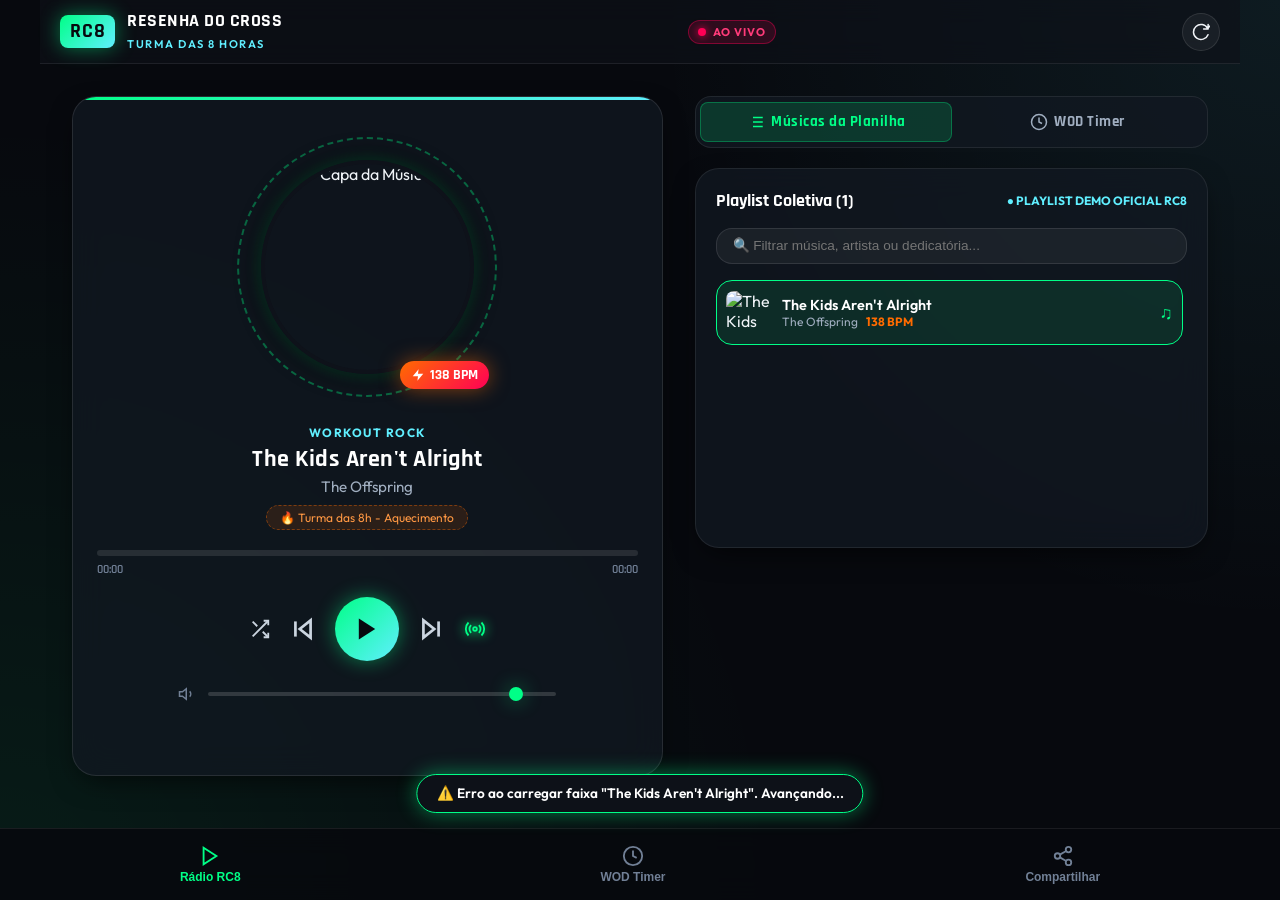
==== commit d900a2f6: "fix: correcao do CORS de streaming do Google Drive, meta tag mobile e planilha permanente oficial" ====
--- a/index.html
+++ b/index.html
@@ -6,6 +6,7 @@
     <title>RC8 - Rádio Online Coletiva | Resenha do Cross Turma das 8 Horas</title>
     <meta name="description" content="Rádio oficial da Resenha do Cross - Turma das 8 Horas. Músicas de treino de alta intensidade sincronizadas pelo Google Planilhas e Google Drive.">
     <meta name="theme-color" content="#00FF87">
+    <meta name="mobile-web-app-capable" content="yes">
     <meta name="apple-mobile-web-app-capable" content="yes">
     <meta name="apple-mobile-web-app-status-bar-style" content="black-translucent">
     <link rel="icon" type="image/svg+xml" href="assets/icon.svg">
@@ -233,39 +234,6 @@
         </nav>
     </div>
 
-    <!-- Modal de Configuração da Planilha Google & Drive -->
-    <div class="modal-overlay" id="settings-modal">
-        <div class="modal-card">
-            <div class="modal-header">
-                <h3>⚡ Conectar Google Planilhas & Drive</h3>
-                <button class="icon-btn" id="btn-close-modal">✕</button>
-            </div>
-
-            <div class="guide-box">
-                <strong>Como funciona a sincronização:</strong><br>
-                1. Crie uma planilha no Google Sheets com as colunas: <code>Titulo</code>, <code>Artista</code>, <code>Link_Drive_ou_Audio</code>, <code>BPM</code>, <code>Dedicado_Por</code>.<br>
-                2. Compartilhe a planilha como <strong>"Qualquer pessoa com o link pode ler"</strong>.<br>
-                3. Na coluna do link, cole o link de compartilhamento do arquivo de áudio no Google Drive (ex: <em>https://drive.google.com/file/d/...</em>).<br>
-                4. Cole o link da sua planilha abaixo e clique em Salvar!
-            </div>
-
-            <div class="form-group">
-                <label for="input-sheet-url">URL ou ID da Planilha do Google:</label>
-                <input type="text" class="form-input" id="input-sheet-url" placeholder="https://docs.google.com/spreadsheets/d/SEU_ID_AQUI/edit...">
-            </div>
-
-            <div class="form-group">
-                <label for="input-sheet-name">Nome da Aba (Opcional - ex: Pagina1):</label>
-                <input type="text" class="form-input" id="input-sheet-name" placeholder="Deixe em branco para usar a primeira aba">
-            </div>
-
-            <div class="modal-actions">
-                <button class="btn-secondary" id="btn-test-sheet">Testar Conexão</button>
-                <button class="btn-primary" id="btn-save-sheet">Salvar e Sincronizar</button>
-            </div>
-        </div>
-    </div>
-
     <!-- Container de Notificações Toast -->
     <div class="toast-container" id="toast-container"></div>
 
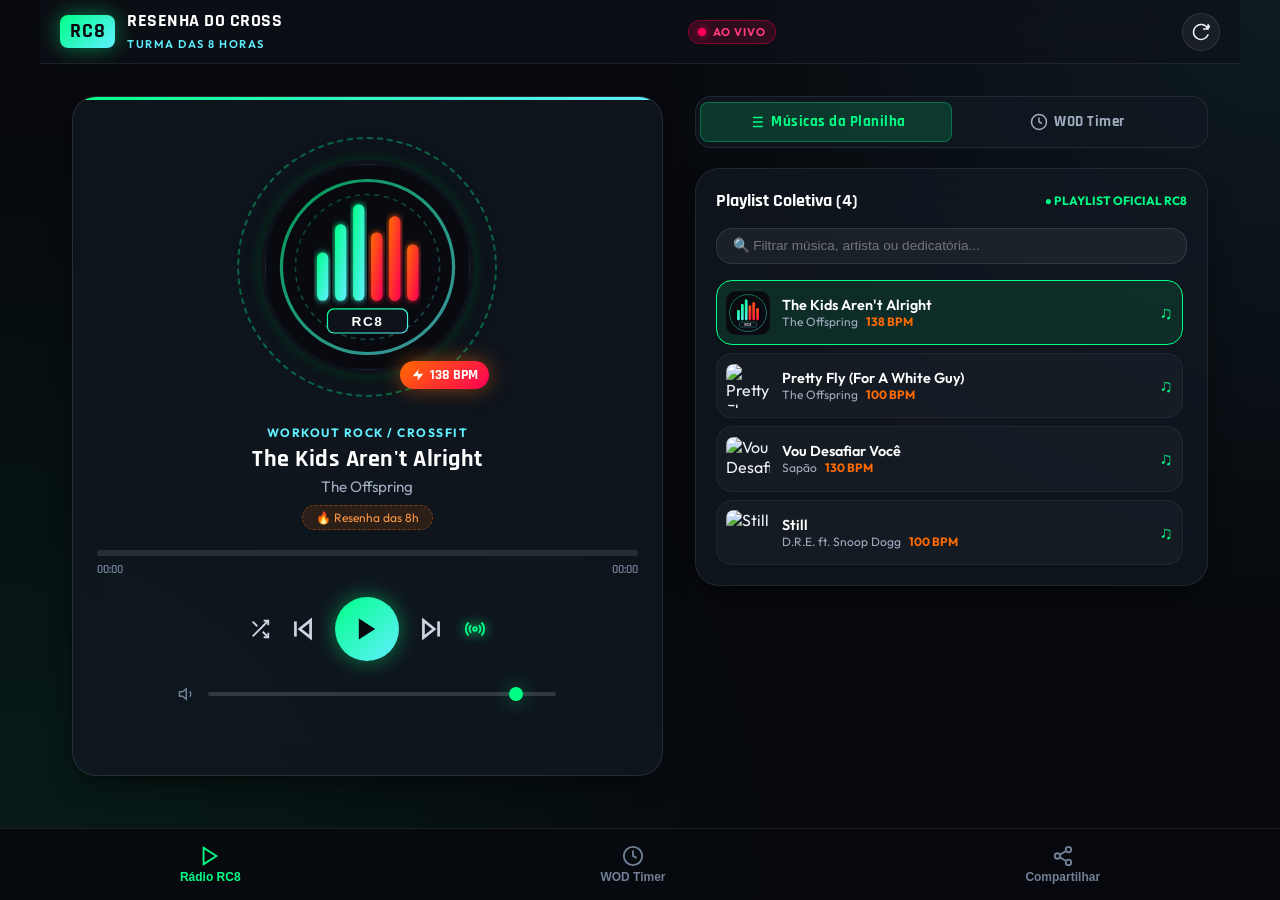
==== commit d8a1fd62: "feat: badge atualizado para PLAYLIST OFICIAL RC8 e agendador automatico a cada 30min via GitHub Acti" ====
--- a/index.html
+++ b/index.html
@@ -165,7 +165,7 @@
                 <div class="tab-content" id="tab-playlist-content">
                     <div class="playlist-header">
                         <h3>Playlist Coletiva (<span id="playlist-count">0</span>)</h3>
-                        <span id="playlist-source-badge" style="font-size: 0.75rem; color: var(--neon-cyan); font-weight: 700;">LIVE GOOGLE PLANILHAS</span>
+                        <span id="playlist-source-badge" style="font-size: 0.75rem; color: var(--neon-green); font-weight: 700;">● PLAYLIST OFICIAL RC8</span>
                     </div>
 
                     <input type="text" class="search-input" id="search-input" placeholder="🔍 Filtrar música, artista ou dedicatória...">
@@ -237,7 +237,13 @@
     <!-- Container de Notificações Toast -->
     <div class="toast-container" id="toast-container"></div>
 
+    <!-- YouTube Hidden Audio Player Engine -->
+    <div id="yt-player-wrapper" style="position: fixed; left: -9999px; top: -9999px; width: 10px; height: 10px; overflow: hidden; pointer-events: none; opacity: 0; z-index: -100;">
+        <div id="yt-player"></div>
+    </div>
+
     <!-- Scripts da Aplicação -->
+    <script src="https://www.youtube.com/iframe_api"></script>
     <script src="js/sheets.js"></script>
     <script src="js/visualizer.js"></script>
     <script src="js/wod-timer.js"></script>
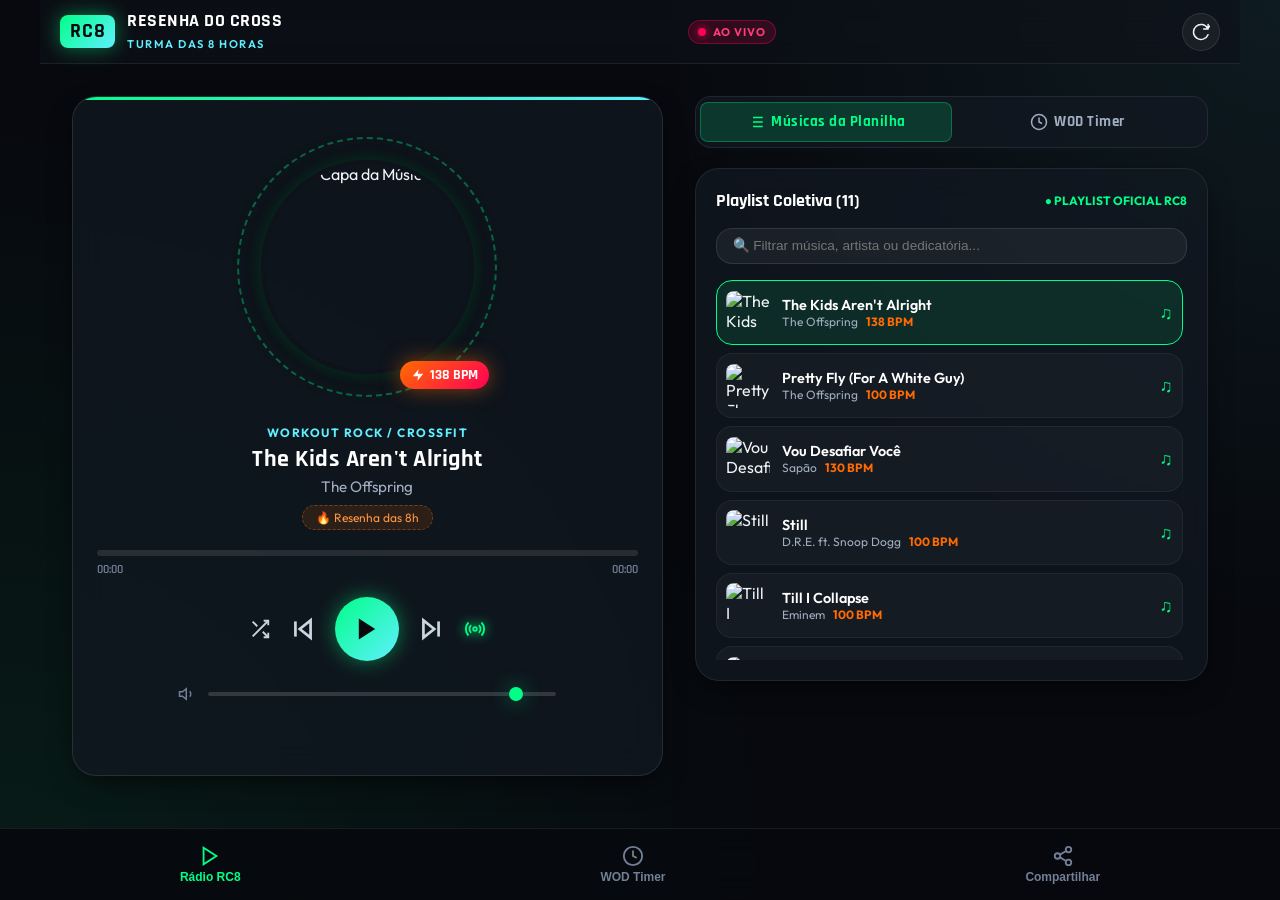
==== commit 1df54c2a: "feat: timer custom programavel (work/rest/reps) + download MP3 via CLI yt-dlp com EJS - wod-timer.js" ====
--- a/index.html
+++ b/index.html
@@ -183,6 +183,24 @@
                             <button class="mode-chip" data-mode="emom">EMOM (10 Min)</button>
                             <button class="mode-chip" data-mode="amrap">AMRAP (12 Min)</button>
                             <button class="mode-chip" data-mode="stopwatch">CRONÔMETRO</button>
+                            <button class="mode-chip" data-mode="custom">⚙️ CUSTOM</button>
+                        </div>
+
+                        <!-- Painel de programação do timer custom -->
+                        <div class="timer-custom-config" id="timer-custom-config" style="display:none;">
+                            <div class="custom-config-row">
+                                <label>⏱ Trabalho (s)
+                                    <input type="number" id="custom-work" min="1" max="3600" step="5">
+                                </label>
+                                <label>💤 Descanso (s)
+                                    <input type="number" id="custom-rest" min="0" max="3600" step="5">
+                                </label>
+                                <label>🔁 Repetições
+                                    <input type="number" id="custom-rounds" min="1" max="200" step="1">
+                                </label>
+                                <button class="btn-timer start" id="btn-save-custom" title="Salvar programação">Salvar</button>
+                            </div>
+                            <p class="custom-config-hint">Salvo automaticamente no dispositivo. O timer executa Trabalho → Descanso → próxima repetição.</p>
                         </div>
 
                         <div class="timer-display-box work-phase" id="timer-box">
--- a/css/style.css
+++ b/css/style.css
@@ -679,6 +679,69 @@
     color: #ffffff;
 }
 
+/* Painel de Configuração do Timer Custom */
+.timer-custom-config {
+    width: 100%;
+    max-width: 320px;
+    background: rgba(255, 255, 255, 0.05);
+    border: 1px solid rgba(255, 255, 255, 0.12);
+    border-radius: var(--radius-sm);
+    padding: 0.9rem;
+    margin-bottom: 1.1rem;
+    box-sizing: border-box;
+}
+
+.custom-config-row {
+    display: flex;
+    gap: 0.6rem;
+    flex-wrap: wrap;
+    align-items: flex-end;
+    justify-content: center;
+}
+
+.custom-config-row label {
+    display: flex;
+    flex-direction: column;
+    font-size: 0.72rem;
+    color: #a0aec0;
+    font-weight: 700;
+    text-transform: uppercase;
+    letter-spacing: 0.5px;
+    gap: 0.25rem;
+}
+
+.custom-config-row input {
+    width: 76px;
+    padding: 0.45rem 0.4rem;
+    border-radius: var(--radius-sm);
+    border: 1px solid rgba(255, 255, 255, 0.2);
+    background: rgba(0, 0, 0, 0.4);
+    color: #ffffff;
+    font-family: var(--font-heading);
+    font-weight: 800;
+    font-size: 1.1rem;
+    text-align: center;
+    box-sizing: border-box;
+}
+
+.custom-config-row input:focus {
+    outline: none;
+    border-color: var(--neon-green);
+    box-shadow: 0 0 8px rgba(0, 255, 135, 0.3);
+}
+
+.custom-config-row .btn-timer.start {
+    padding: 0.55rem 1.1rem;
+    font-size: 0.85rem;
+}
+
+.custom-config-hint {
+    font-size: 0.72rem;
+    color: #718096;
+    margin-top: 0.6rem;
+    line-height: 1.4;
+}
+
 /* Playlist / Tabela da Turma */
 .playlist-header {
     display: flex;
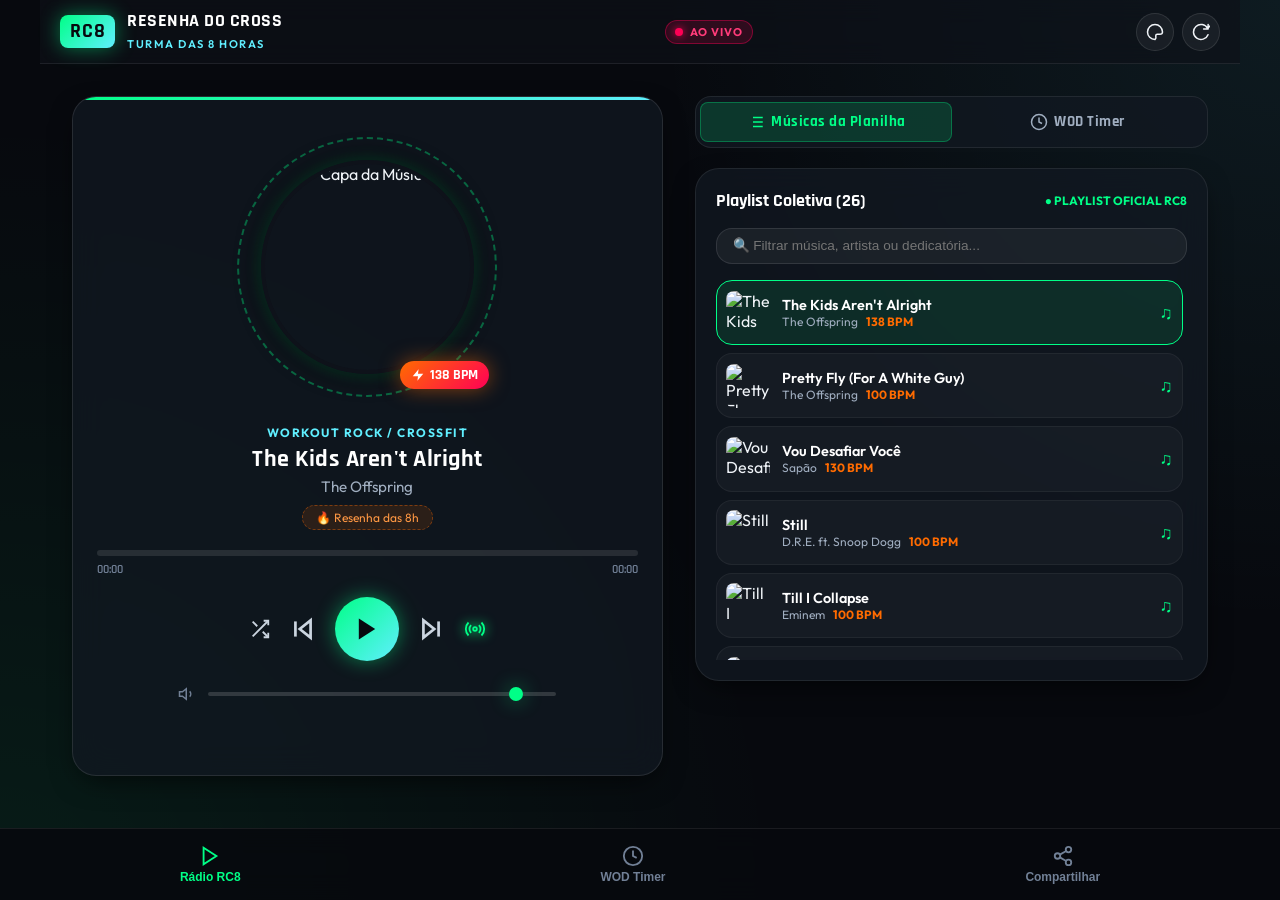
==== commit b9aa06e0: "feat: seletor de temas - Fogo, Cyber, Synthwave e Sangue (mantem padrao verde/cian) - Adiciona 4 tem" ====
--- a/index.html
+++ b/index.html
@@ -41,6 +41,11 @@
             </div>
 
             <div class="header-actions">
+                <button class="icon-btn" id="btn-theme" title="Trocar Tema">
+                    <svg width="18" height="18" viewBox="0 0 24 24" fill="none" stroke="currentColor" stroke-width="2" stroke-linecap="round" stroke-linejoin="round">
+                        <path d="M12 22a10 10 0 1 1 10-10c0 2.5-2 3-3.5 3H15a2 2 0 0 0-2 2c0 1.5.5 3 0 3.5-.2.3-1 1.5-1 1.5z"/>
+                    </svg>
+                </button>
                 <button class="icon-btn" id="btn-sync-sheet" title="Atualizar Músicas">
                     <svg width="18" height="18" viewBox="0 0 24 24" fill="none" stroke="currentColor" stroke-width="2" stroke-linecap="round" stroke-linejoin="round">
                         <path d="M21.5 2v6h-6M21.34 15.57a10 10 0 1 1-.57-8.38l5.67-5.67"/>
@@ -48,6 +53,30 @@
                 </button>
             </div>
         </header>
+
+        <!-- Seletor de Temas -->
+        <div class="theme-picker" id="theme-picker" style="display:none;">
+            <button class="theme-option" data-theme-val="default">
+                <span class="theme-swatch" style="background:linear-gradient(135deg,#00FF87,#60EFFF)"></span>
+                <span class="theme-name">Clássico</span>
+            </button>
+            <button class="theme-option" data-theme-val="fire">
+                <span class="theme-swatch" style="background:linear-gradient(135deg,#FF6B00,#FF0055)"></span>
+                <span class="theme-name">🔥 Fogo</span>
+            </button>
+            <button class="theme-option" data-theme-val="cyber">
+                <span class="theme-swatch" style="background:linear-gradient(135deg,#00E5FF,#7B61FF)"></span>
+                <span class="theme-name">🔵 Cyber</span>
+            </button>
+            <button class="theme-option" data-theme-val="synthwave">
+                <span class="theme-swatch" style="background:linear-gradient(135deg,#FF4BD8,#7B2BFF)"></span>
+                <span class="theme-name">🟣 Synthwave</span>
+            </button>
+            <button class="theme-option" data-theme-val="blood">
+                <span class="theme-swatch" style="background:linear-gradient(135deg,#FF3B30,#C41B2E)"></span>
+                <span class="theme-name">🌋 Sangue</span>
+            </button>
+        </div>
 
         <!-- Conteúdo Principal -->
         <main class="main-content">
--- a/css/style.css
+++ b/css/style.css
@@ -23,6 +23,12 @@
     --grad-dark: linear-gradient(180deg, rgba(7, 9, 14, 0.3) 0%, #07090e 95%);
     --grad-glow: radial-gradient(circle at 50% 30%, rgba(0, 255, 135, 0.15), transparent 70%);
 
+    /* Glow de fundo do body */
+    --bg-glow-a: rgba(96, 239, 255, 0.08);
+    --bg-glow-b: rgba(0, 255, 135, 0.08);
+    --body-glow-a: rgba(96, 239, 255, 0.08);
+    --body-glow-b: rgba(0, 255, 135, 0.08);
+
     /* Tipografia */
     --font-heading: 'Rajdhani', -apple-system, BlinkMacSystemFont, 'Segoe UI', sans-serif;
     --font-body: 'Outfit', -apple-system, BlinkMacSystemFont, 'Segoe UI', sans-serif;
@@ -42,6 +48,112 @@
     --bottom-nav-height: 72px;
 }
 
+/* ==========================================================================
+   TEMAS ALTERNATIVOS
+   Seleciona-se via data-theme no <html> (persistido no dispositivo).
+   Sem data-theme = tema padrão (verde/cian acima).
+   ========================================================================== */
+
+/* 🔥 FOCO / NEON VERMELHO-LARANJA */
+html[data-theme="fire"] {
+    --bg-primary: #0f0608;
+    --bg-secondary: #1a0c10;
+    --bg-card: rgba(42, 16, 22, 0.75);
+    --bg-card-hover: rgba(56, 22, 29, 0.85);
+    --bg-glass: rgba(24, 10, 14, 0.65);
+
+    --neon-green: #FF6B00;
+    --neon-cyan: #FF0055;
+    --neon-orange: #FF8C00;
+    --neon-pink: #FF2D2D;
+
+    --grad-primary: linear-gradient(135deg, #FF6B00 0%, #FF0055 100%);
+    --grad-fire: linear-gradient(135deg, #FF8C00 0%, #FF2D2D 100%);
+    --grad-glow: radial-gradient(circle at 50% 30%, rgba(255, 107, 0, 0.18), transparent 70%);
+
+    --body-glow-a: rgba(255, 107, 0, 0.12);
+    --body-glow-b: rgba(255, 0, 85, 0.10);
+
+    --glow-green: 0 0 20px rgba(255, 107, 0, 0.5);
+    --glow-cyan: 0 0 20px rgba(255, 45, 45, 0.5);
+    --glow-orange: 0 0 20px rgba(255, 140, 0, 0.55);
+}
+
+/* 🔵 AZUL CIBERNÉTICO / NEON AZUL-ROXO */
+html[data-theme="cyber"] {
+    --bg-primary: #060810;
+    --bg-secondary: #0d1020;
+    --bg-card: rgba(18, 24, 48, 0.75);
+    --bg-card-hover: rgba(26, 34, 66, 0.85);
+    --bg-glass: rgba(12, 16, 32, 0.65);
+
+    --neon-green: #00E5FF;
+    --neon-cyan: #7B61FF;
+    --neon-orange: #4F8CFF;
+    --neon-pink: #B14BFF;
+
+    --grad-primary: linear-gradient(135deg, #00E5FF 0%, #7B61FF 100%);
+    --grad-fire: linear-gradient(135deg, #4F8CFF 0%, #B14BFF 100%);
+    --grad-glow: radial-gradient(circle at 50% 30%, rgba(0, 229, 255, 0.15), transparent 70%);
+
+    --body-glow-a: rgba(0, 229, 255, 0.10);
+    --body-glow-b: rgba(123, 97, 255, 0.10);
+
+    --glow-green: 0 0 20px rgba(0, 229, 255, 0.45);
+    --glow-cyan: 0 0 20px rgba(123, 97, 255, 0.45);
+    --glow-orange: 0 0 20px rgba(79, 140, 255, 0.5);
+}
+
+/* 🟣 NEON PINK-PURPLE / SYNTHWAVE */
+html[data-theme="synthwave"] {
+    --bg-primary: #0e0618;
+    --bg-secondary: #1a0f2e;
+    --bg-card: rgba(36, 20, 58, 0.75);
+    --bg-card-hover: rgba(48, 28, 74, 0.85);
+    --bg-glass: rgba(22, 12, 38, 0.65);
+
+    --neon-green: #FF4BD8;
+    --neon-cyan: #7B2BFF;
+    --neon-orange: #FF8A5C;
+    --neon-pink: #FF3FA4;
+
+    --grad-primary: linear-gradient(135deg, #FF4BD8 0%, #7B2BFF 100%);
+    --grad-fire: linear-gradient(135deg, #FF8A5C 0%, #FF3FA4 100%);
+    --grad-glow: radial-gradient(circle at 50% 30%, rgba(255, 75, 216, 0.16), transparent 70%);
+
+    --body-glow-a: rgba(255, 75, 216, 0.12);
+    --body-glow-b: rgba(123, 43, 255, 0.12);
+
+    --glow-green: 0 0 20px rgba(255, 75, 216, 0.45);
+    --glow-cyan: 0 0 20px rgba(123, 43, 255, 0.45);
+    --glow-orange: 0 0 20px rgba(255, 138, 92, 0.5);
+}
+
+/* 🌋 DARK VERMELHO-SANGUE / INTENSO */
+html[data-theme="blood"] {
+    --bg-primary: #0c0505;
+    --bg-secondary: #180b0b;
+    --bg-card: rgba(40, 10, 10, 0.78);
+    --bg-card-hover: rgba(55, 14, 14, 0.85);
+    --bg-glass: rgba(26, 8, 8, 0.68);
+
+    --neon-green: #FFD23F;
+    --neon-cyan: #FF3B30;
+    --neon-orange: #FFD23F;
+    --neon-pink: #C41B2E;
+
+    --grad-primary: linear-gradient(135deg, #FF3B30 0%, #C41B2E 100%);
+    --grad-fire: linear-gradient(135deg, #FFD23F 0%, #FF3B30 100%);
+    --grad-glow: radial-gradient(circle at 50% 30%, rgba(196, 27, 46, 0.20), transparent 70%);
+
+    --body-glow-a: rgba(255, 59, 48, 0.14);
+    --body-glow-b: rgba(196, 27, 46, 0.12);
+
+    --glow-green: 0 0 20px rgba(255, 210, 63, 0.45);
+    --glow-cyan: 0 0 20px rgba(255, 59, 48, 0.5);
+    --glow-orange: 0 0 20px rgba(255, 210, 63, 0.5);
+}
+
 /* Reset & Base */
 * {
     margin: 0;
@@ -62,8 +174,8 @@
 
 body {
     background-image: 
-        radial-gradient(circle at top right, rgba(96, 239, 255, 0.08), transparent 40%),
-        radial-gradient(circle at bottom left, rgba(0, 255, 135, 0.08), transparent 50%);
+        radial-gradient(circle at top right, var(--body-glow-a, rgba(96, 239, 255, 0.08)), transparent 40%),
+        radial-gradient(circle at bottom left, var(--body-glow-b, rgba(0, 255, 135, 0.08)), transparent 50%);
     background-attachment: fixed;
     display: flex;
     flex-direction: column;
@@ -742,6 +854,67 @@
     line-height: 1.4;
 }
 
+/* ==========================================================================
+   SELETOR DE TEMAS
+   ========================================================================== */
+.theme-picker {
+    position: fixed;
+    top: var(--header-height);
+    right: 0.75rem;
+    z-index: 60;
+    background: var(--bg-glass);
+    backdrop-filter: blur(16px);
+    border: 1px solid rgba(255, 255, 255, 0.12);
+    border-radius: var(--radius-md);
+    padding: 0.5rem;
+    box-shadow: var(--shadow-card);
+    display: flex;
+    flex-direction: column;
+    gap: 0.25rem;
+    min-width: 170px;
+    animation: themePop 0.18s ease;
+}
+
+@keyframes themePop {
+    from { opacity: 0; transform: translateY(-6px); }
+    to   { opacity: 1; transform: translateY(0); }
+}
+
+.theme-option {
+    display: flex;
+    align-items: center;
+    gap: 0.6rem;
+    padding: 0.5rem 0.7rem;
+    border: none;
+    background: transparent;
+    border-radius: var(--radius-sm);
+    color: #e2e8f0;
+    font-family: var(--font-body);
+    font-size: 0.88rem;
+    font-weight: 600;
+    cursor: pointer;
+    text-align: left;
+    transition: background 0.15s ease;
+    width: 100%;
+}
+
+.theme-option:hover {
+    background: rgba(255, 255, 255, 0.07);
+}
+
+.theme-swatch {
+    display: inline-block;
+    width: 20px;
+    height: 20px;
+    border-radius: 50%;
+    border: 2px solid rgba(255, 255, 255, 0.25);
+    flex-shrink: 0;
+}
+
+.theme-name {
+    white-space: nowrap;
+}
+
 /* Playlist / Tabela da Turma */
 .playlist-header {
     display: flex;
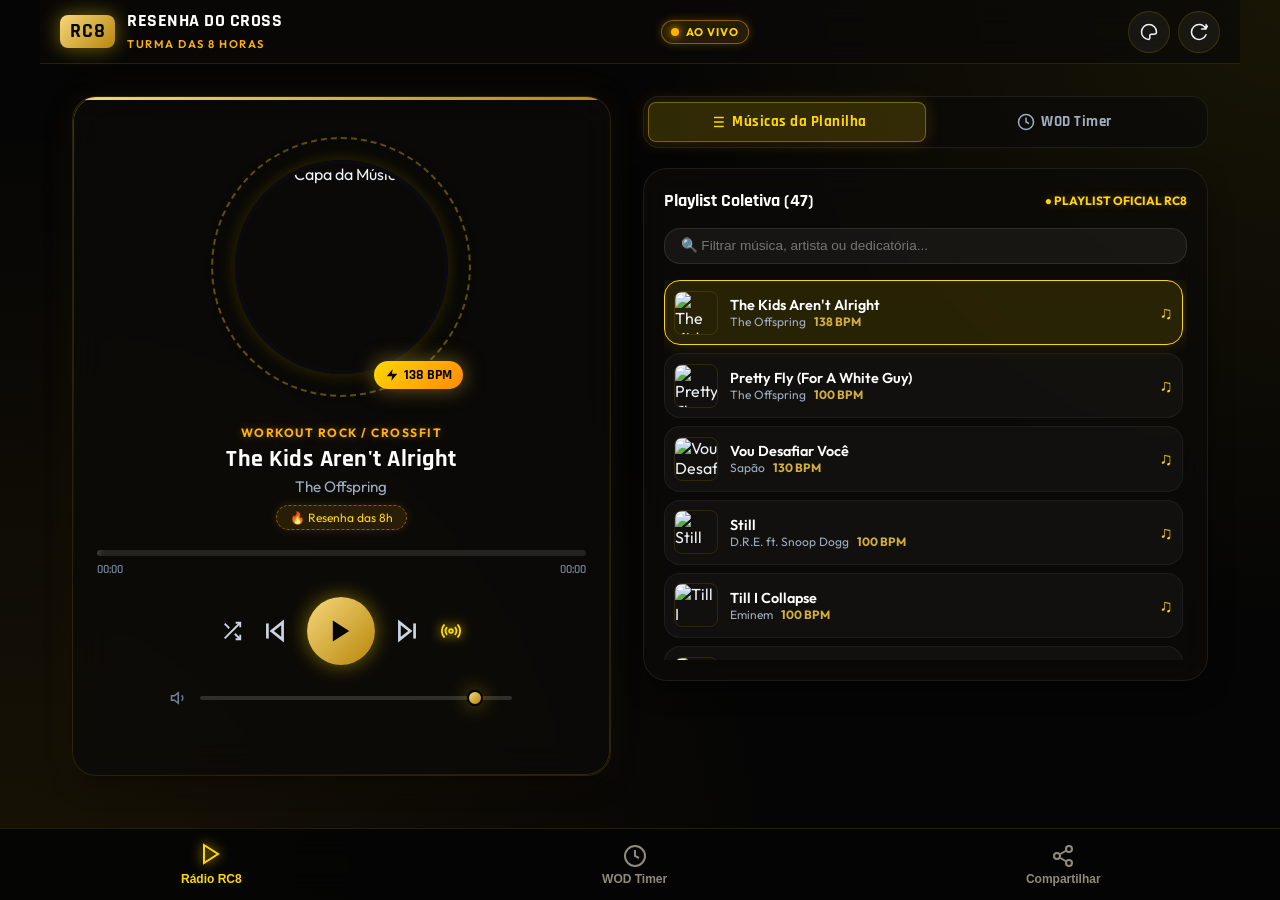
==== commit 8758cc8f: "feat: tema gold/dourado-preto-neon padrao + responsividade mobile + acabamento premium" ====
--- a/index.html
+++ b/index.html
@@ -5,7 +5,7 @@
     <meta name="viewport" content="width=device-width, initial-scale=1.0, maximum-scale=1.0, user-scalable=no">
     <title>RC8 - Rádio Online Coletiva | Resenha do Cross Turma das 8 Horas</title>
     <meta name="description" content="Rádio oficial da Resenha do Cross - Turma das 8 Horas. Músicas de treino de alta intensidade sincronizadas pelo Google Planilhas e Google Drive.">
-    <meta name="theme-color" content="#00FF87">
+    <meta name="theme-color" content="#FFD700">
     <meta name="mobile-web-app-capable" content="yes">
     <meta name="apple-mobile-web-app-capable" content="yes">
     <meta name="apple-mobile-web-app-status-bar-style" content="black-translucent">
@@ -57,8 +57,8 @@
         <!-- Seletor de Temas -->
         <div class="theme-picker" id="theme-picker" style="display:none;">
             <button class="theme-option" data-theme-val="default">
-                <span class="theme-swatch" style="background:linear-gradient(135deg,#00FF87,#60EFFF)"></span>
-                <span class="theme-name">Clássico</span>
+                <span class="theme-swatch" style="background:linear-gradient(135deg,#f5d77a,#b8860b)"></span>
+                <span class="theme-name">Dourado</span>
             </button>
             <button class="theme-option" data-theme-val="fire">
                 <span class="theme-swatch" style="background:linear-gradient(135deg,#FF6B00,#FF0055)"></span>
@@ -194,7 +194,7 @@
                 <div class="tab-content" id="tab-playlist-content">
                     <div class="playlist-header">
                         <h3>Playlist Coletiva (<span id="playlist-count">0</span>)</h3>
-                        <span id="playlist-source-badge" style="font-size: 0.75rem; color: var(--neon-green); font-weight: 700;">● PLAYLIST OFICIAL RC8</span>
+                        <span id="playlist-source-badge" style="font-size: 0.75rem; color: var(--neon-green); font-weight: 700; text-shadow: 0 0 8px rgba(255, 179, 0, 0.35);">● PLAYLIST OFICIAL RC8</span>
                     </div>
 
                     <input type="text" class="search-input" id="search-input" placeholder="🔍 Filtrar música, artista ou dedicatória...">
--- a/css/style.css
+++ b/css/style.css
@@ -4,41 +4,48 @@
    ========================================================================== */
 
 :root {
+    /* ==========================================================================
+       TEMA PADRÃO GOLD / DOURADO-PRETO-NEON
+       Paleta: fundo preto profundo (#050505 a #0a0a0f), dourado metálico como
+       acento principal (#FFD700 / #D4AF37 / gradiente dourado #f5d77a a #b8860b),
+       neon dourado-quente #FFB300 para glow.
+       ========================================================================== */
+
     /* Cores do Design System */
-    --bg-primary: #07090e;
-    --bg-secondary: #0e121a;
-    --bg-card: rgba(18, 24, 34, 0.75);
-    --bg-card-hover: rgba(28, 36, 50, 0.85);
-    --bg-glass: rgba(14, 18, 26, 0.65);
-    
-    /* Cores de Acento Energéticas */
-    --neon-green: #00FF87;
-    --neon-cyan: #60EFFF;
-    --neon-orange: #FF6B00;
-    --neon-pink: #FF0055;
-    
+    --bg-primary: #050505;
+    --bg-secondary: #0a0a0f;
+    --bg-card: rgba(12, 11, 8, 0.78);
+    --bg-card-hover: rgba(22, 19, 12, 0.88);
+    --bg-glass: rgba(10, 9, 8, 0.70);
+
+    /* Cores de Acento Dourado/Neon */
+    --neon-green: #FFD700;
+    --neon-cyan: #FFB300;
+    --neon-orange: #D4AF37;
+    --neon-pink: #FF8C00;
+
     /* Gradientes */
-    --grad-primary: linear-gradient(135deg, #00FF87 0%, #60EFFF 100%);
-    --grad-fire: linear-gradient(135deg, #FF6B00 0%, #FF0055 100%);
-    --grad-dark: linear-gradient(180deg, rgba(7, 9, 14, 0.3) 0%, #07090e 95%);
-    --grad-glow: radial-gradient(circle at 50% 30%, rgba(0, 255, 135, 0.15), transparent 70%);
+    --grad-primary: linear-gradient(135deg, #f5d77a 0%, #b8860b 100%);
+    --grad-fire: linear-gradient(135deg, #FFD700 0%, #FF8C00 100%);
+    --grad-dark: linear-gradient(180deg, rgba(5, 5, 5, 0.3) 0%, #050505 95%);
+    --grad-glow: radial-gradient(circle at 50% 30%, rgba(255, 179, 0, 0.18), transparent 70%);
 
     /* Glow de fundo do body */
-    --bg-glow-a: rgba(96, 239, 255, 0.08);
-    --bg-glow-b: rgba(0, 255, 135, 0.08);
-    --body-glow-a: rgba(96, 239, 255, 0.08);
-    --body-glow-b: rgba(0, 255, 135, 0.08);
+    --bg-glow-a: rgba(255, 215, 0, 0.08);
+    --bg-glow-b: rgba(255, 179, 0, 0.08);
+    --body-glow-a: rgba(255, 215, 0, 0.08);
+    --body-glow-b: rgba(255, 179, 0, 0.08);
 
     /* Tipografia */
     --font-heading: 'Rajdhani', -apple-system, BlinkMacSystemFont, 'Segoe UI', sans-serif;
     --font-body: 'Outfit', -apple-system, BlinkMacSystemFont, 'Segoe UI', sans-serif;
-    
+
     /* Sombras & Glow */
-    --glow-green: 0 0 20px rgba(0, 255, 135, 0.45);
-    --glow-cyan: 0 0 20px rgba(96, 239, 255, 0.45);
-    --glow-orange: 0 0 20px rgba(255, 107, 0, 0.5);
-    --shadow-card: 0 10px 30px -10px rgba(0, 0, 0, 0.8);
-    
+    --glow-green: 0 0 20px rgba(255, 215, 0, 0.45);
+    --glow-cyan: 0 0 20px rgba(255, 179, 0, 0.45);
+    --glow-orange: 0 0 20px rgba(212, 175, 55, 0.5);
+    --shadow-card: 0 10px 30px -10px rgba(0, 0, 0, 0.85);
+
     /* Layout Tokens */
     --radius-sm: 8px;
     --radius-md: 16px;
@@ -173,9 +180,9 @@
 }
 
 body {
-    background-image: 
-        radial-gradient(circle at top right, var(--body-glow-a, rgba(96, 239, 255, 0.08)), transparent 40%),
-        radial-gradient(circle at bottom left, var(--body-glow-b, rgba(0, 255, 135, 0.08)), transparent 50%);
+    background-image:
+        radial-gradient(circle at top right, var(--body-glow-a, rgba(255, 215, 0, 0.08)), transparent 40%),
+        radial-gradient(circle at bottom left, var(--body-glow-b, rgba(255, 179, 0, 0.08)), transparent 50%);
     background-attachment: fixed;
     display: flex;
     flex-direction: column;
@@ -190,11 +197,11 @@
     background: var(--bg-primary);
 }
 ::-webkit-scrollbar-thumb {
-    background: rgba(96, 239, 255, 0.3);
+    background: rgba(255, 179, 0, 0.3);
     border-radius: 4px;
 }
 ::-webkit-scrollbar-thumb:hover {
-    background: var(--neon-green);
+    background: var(--neon-cyan);
 }
 
 /* Background Animated Canvas */
@@ -229,10 +236,10 @@
     align-items: center;
     justify-content: space-between;
     padding: 0 1.25rem;
-    backdrop-filter: blur(12px);
-    -webkit-backdrop-filter: blur(12px);
+    backdrop-filter: blur(14px);
+    -webkit-backdrop-filter: blur(14px);
     background: var(--bg-glass);
-    border-bottom: 1px solid rgba(255, 255, 255, 0.08);
+    border-bottom: 1px solid rgba(255, 215, 0, 0.12);
     position: sticky;
     top: 0;
     z-index: 50;
@@ -246,7 +253,7 @@
 
 .logo-badge {
     background: var(--grad-primary);
-    color: #07090e;
+    color: #050505;
     font-family: var(--font-heading);
     font-weight: 900;
     font-size: 1.25rem;
@@ -258,8 +265,8 @@
 }
 
 @keyframes logoPulse {
-    0%, 100% { box-shadow: 0 0 15px rgba(0, 255, 135, 0.4); }
-    50% { box-shadow: 0 0 25px rgba(96, 239, 255, 0.8); }
+    0%, 100% { box-shadow: 0 0 15px rgba(255, 215, 0, 0.4); }
+    50% { box-shadow: 0 0 25px rgba(255, 179, 0, 0.8); }
 }
 
 .logo-text h1 {
@@ -284,23 +291,24 @@
     display: flex;
     align-items: center;
     gap: 0.4rem;
-    background: rgba(255, 0, 85, 0.15);
-    border: 1px solid rgba(255, 0, 85, 0.4);
+    background: rgba(255, 179, 0, 0.12);
+    border: 1px solid rgba(255, 179, 0, 0.45);
     padding: 0.25rem 0.6rem;
     border-radius: var(--radius-full);
     font-size: 0.7rem;
     font-weight: 700;
-    color: #ff3b79;
+    color: #FFD700;
     letter-spacing: 1px;
+    box-shadow: 0 0 10px rgba(255, 179, 0, 0.25);
 }
 
 .live-dot {
     width: 8px;
     height: 8px;
-    background-color: #ff0055;
+    background-color: #FFB300;
     border-radius: 50%;
     animation: blink 1.2s infinite cubic-bezier(0.4, 0, 0.6, 1);
-    box-shadow: 0 0 8px #ff0055;
+    box-shadow: 0 0 8px #FFB300;
 }
 
 @keyframes blink {
@@ -316,10 +324,10 @@
 
 .icon-btn {
     background: rgba(255, 255, 255, 0.05);
-    border: 1px solid rgba(255, 255, 255, 0.1);
+    border: 1px solid rgba(255, 215, 0, 0.15);
     color: #f0f4f8;
-    width: 38px;
-    height: 38px;
+    width: 42px;
+    height: 42px;
     border-radius: 50%;
     display: flex;
     align-items: center;
@@ -329,10 +337,10 @@
 }
 
 .icon-btn:hover, .icon-btn:active {
-    background: rgba(0, 255, 135, 0.2);
+    background: rgba(255, 215, 0, 0.18);
     border-color: var(--neon-green);
     color: var(--neon-green);
-    transform: translateY(-1px);
+    transform: translateY(-2px);
     box-shadow: var(--glow-green);
 }
 
@@ -356,16 +364,16 @@
 /* Card Principal do Player */
 .player-hero-card {
     background: var(--bg-card);
-    backdrop-filter: blur(16px);
-    -webkit-backdrop-filter: blur(16px);
-    border: 1px solid rgba(255, 255, 255, 0.1);
+    backdrop-filter: blur(18px);
+    -webkit-backdrop-filter: blur(18px);
+    border: 1px solid rgba(255, 215, 0, 0.12);
     border-radius: var(--radius-lg);
     padding: 1.5rem;
     display: flex;
     flex-direction: column;
     align-items: center;
     text-align: center;
-    box-shadow: var(--shadow-card);
+    box-shadow: var(--shadow-card), 0 0 40px rgba(255, 179, 0, 0.06);
     position: relative;
     overflow: hidden;
 }
@@ -380,6 +388,19 @@
     background: var(--grad-primary);
 }
 
+.player-hero-card::after {
+    content: '';
+    position: absolute;
+    inset: 0;
+    border-radius: var(--radius-lg);
+    padding: 1px;
+    background: linear-gradient(135deg, rgba(255, 215, 0, 0.25), transparent 40%, transparent 60%, rgba(255, 179, 0, 0.18));
+    -webkit-mask: linear-gradient(#fff 0 0) content-box, linear-gradient(#fff 0 0);
+    -webkit-mask-composite: xor;
+    mask-composite: exclude;
+    pointer-events: none;
+}
+
 /* Disco Giratório e Capa */
 .album-art-wrapper {
     position: relative;
@@ -403,7 +424,7 @@
     width: 100%;
     height: 100%;
     border-radius: 50%;
-    border: 2px dashed rgba(0, 255, 135, 0.35);
+    border: 2px dashed rgba(255, 215, 0, 0.35);
     animation: rotateDisc 25s linear infinite;
     pointer-events: none;
 }
@@ -423,12 +444,12 @@
     border-radius: 50%;
     object-fit: cover;
     border: 4px solid var(--bg-secondary);
-    box-shadow: 0 0 25px rgba(0, 0, 0, 0.8), 0 0 15px rgba(0, 255, 135, 0.3);
+    box-shadow: 0 0 25px rgba(0, 0, 0, 0.8), 0 0 15px rgba(255, 215, 0, 0.3);
     transition: transform 0.4s ease;
 }
 
 .album-cover.playing {
-    box-shadow: 0 0 35px rgba(0, 255, 135, 0.5), 0 0 15px rgba(96, 239, 255, 0.4);
+    box-shadow: 0 0 35px rgba(255, 215, 0, 0.5), 0 0 15px rgba(255, 179, 0, 0.4);
 }
 
 .bpm-badge {
@@ -436,7 +457,7 @@
     bottom: 8px;
     right: 8px;
     background: var(--grad-fire);
-    color: #ffffff;
+    color: #050505;
     font-family: var(--font-heading);
     font-weight: 700;
     font-size: 0.85rem;
@@ -462,6 +483,7 @@
     text-transform: uppercase;
     letter-spacing: 1.5px;
     margin-bottom: 0.3rem;
+    text-shadow: 0 0 8px rgba(255, 179, 0, 0.35);
 }
 
 .track-title {
@@ -488,11 +510,12 @@
     gap: 0.35rem;
     margin-top: 0.6rem;
     padding: 0.25rem 0.8rem;
-    background: rgba(255, 107, 0, 0.12);
-    border: 1px dashed rgba(255, 107, 0, 0.4);
+    background: rgba(255, 179, 0, 0.12);
+    border: 1px dashed rgba(255, 179, 0, 0.45);
     border-radius: var(--radius-full);
     font-size: 0.75rem;
-    color: #ff9843;
+    color: #FFD700;
+    box-shadow: 0 0 10px rgba(255, 179, 0, 0.15);
 }
 
 /* Barra de Progresso Interativa */
@@ -518,6 +541,20 @@
     border-radius: var(--radius-full);
     transition: width 0.1s linear;
     box-shadow: var(--glow-green);
+    position: relative;
+}
+
+.progress-fill::after {
+    content: '';
+    position: absolute;
+    top: 0;
+    right: 0;
+    bottom: 0;
+    width: 8px;
+    background: #ffffff;
+    border-radius: var(--radius-full);
+    box-shadow: 0 0 8px rgba(255, 255, 255, 0.7);
+    opacity: 0.9;
 }
 
 .time-stamps {
@@ -563,19 +600,22 @@
 }
 
 .play-pause-btn {
-    width: 64px;
-    height: 64px;
+    width: 68px;
+    height: 68px;
     border-radius: 50%;
     background: var(--grad-primary);
-    color: #07090e;
+    color: #050505;
     font-size: 1.7rem;
     box-shadow: var(--glow-green);
     transition: all 0.25s cubic-bezier(0.175, 0.885, 0.32, 1.275);
+    display: flex;
+    align-items: center;
+    justify-content: center;
 }
 
 .play-pause-btn:hover {
     transform: scale(1.08);
-    box-shadow: 0 0 30px rgba(0, 255, 135, 0.7);
+    box-shadow: 0 0 30px rgba(255, 215, 0, 0.7);
 }
 
 .play-pause-btn:active {
@@ -603,12 +643,23 @@
 
 .volume-slider::-webkit-slider-thumb {
     -webkit-appearance: none;
-    width: 14px;
-    height: 14px;
+    width: 16px;
+    height: 16px;
     border-radius: 50%;
-    background: var(--neon-green);
+    background: var(--grad-primary);
     cursor: pointer;
     box-shadow: var(--glow-green);
+    border: 2px solid #050505;
+}
+
+.volume-slider::-moz-range-thumb {
+    width: 16px;
+    height: 16px;
+    border-radius: 50%;
+    background: var(--grad-primary);
+    cursor: pointer;
+    box-shadow: var(--glow-green);
+    border: 2px solid #050505;
 }
 
 /* Seção Lateral: WOD Timer & Playlist Tabs */
@@ -647,9 +698,10 @@
 }
 
 .tab-btn.active {
-    background: rgba(0, 255, 135, 0.15);
+    background: rgba(255, 215, 0, 0.16);
     color: var(--neon-green);
-    border: 1px solid rgba(0, 255, 135, 0.3);
+    border: 1px solid rgba(255, 215, 0, 0.35);
+    box-shadow: 0 0 18px rgba(255, 179, 0, 0.18);
 }
 
 /* Painel de Conteúdo */
@@ -696,10 +748,10 @@
 }
 
 .mode-chip.active {
-    background: var(--neon-orange);
-    color: #ffffff;
-    border-color: var(--neon-orange);
-    box-shadow: var(--glow-orange);
+    background: var(--grad-primary);
+    color: #050505;
+    border-color: var(--neon-green);
+    box-shadow: var(--glow-green);
 }
 
 .timer-display-box {
@@ -713,18 +765,18 @@
     align-items: center;
     justify-content: center;
     margin: 0.5rem 0 1.25rem 0;
-    background: radial-gradient(circle, rgba(14, 18, 26, 0.8) 0%, rgba(7, 9, 14, 0.95) 100%);
+    background: radial-gradient(circle, rgba(22, 19, 12, 0.8) 0%, rgba(5, 5, 5, 0.95) 100%);
     box-shadow: inset 0 0 20px rgba(0, 0, 0, 0.8);
 }
 
 .timer-display-box.work-phase {
     border-color: var(--neon-green);
-    box-shadow: 0 0 25px rgba(0, 255, 135, 0.35), inset 0 0 20px rgba(0, 255, 135, 0.2);
+    box-shadow: 0 0 25px rgba(255, 215, 0, 0.35), inset 0 0 20px rgba(255, 215, 0, 0.18);
 }
 
 .timer-display-box.rest-phase {
     border-color: var(--neon-pink);
-    box-shadow: 0 0 25px rgba(255, 0, 85, 0.35), inset 0 0 20px rgba(255, 0, 85, 0.2);
+    box-shadow: 0 0 25px rgba(255, 140, 0, 0.35), inset 0 0 20px rgba(255, 140, 0, 0.18);
 }
 
 .timer-phase-tag {
@@ -777,7 +829,7 @@
 
 .btn-timer.start {
     background: var(--grad-primary);
-    color: #07090e;
+    color: #050505;
     box-shadow: var(--glow-green);
 }
 
@@ -839,7 +891,7 @@
 .custom-config-row input:focus {
     outline: none;
     border-color: var(--neon-green);
-    box-shadow: 0 0 8px rgba(0, 255, 135, 0.3);
+    box-shadow: 0 0 8px rgba(255, 215, 0, 0.3);
 }
 
 .custom-config-row .btn-timer.start {
@@ -970,13 +1022,15 @@
 
 .track-item:hover {
     background: var(--bg-card-hover);
-    border-color: rgba(0, 255, 135, 0.3);
+    border-color: rgba(255, 215, 0, 0.35);
     transform: translateX(3px);
+    box-shadow: 0 0 14px rgba(255, 179, 0, 0.1);
 }
 
 .track-item.playing {
-    background: rgba(0, 255, 135, 0.1);
+    background: rgba(255, 215, 0, 0.12);
     border-color: var(--neon-green);
+    box-shadow: 0 0 18px rgba(255, 215, 0, 0.15);
 }
 
 .track-item-cover {
@@ -984,6 +1038,7 @@
     height: 44px;
     border-radius: var(--radius-sm);
     object-fit: cover;
+    border: 1px solid rgba(255, 215, 0, 0.12);
 }
 
 .track-item-details {
@@ -1016,6 +1071,116 @@
 .track-play-icon {
     color: var(--neon-green);
     font-size: 1.1rem;
+    flex-shrink: 0;
+}
+
+/* Botão de Download Offline por faixa */
+.track-dl-btn {
+    background: transparent;
+    border: 1px solid rgba(255, 215, 0, 0.45);
+    color: var(--neon-green);
+    width: 36px;
+    height: 36px;
+    border-radius: 50%;
+    display: flex;
+    align-items: center;
+    justify-content: center;
+    cursor: pointer;
+    flex-shrink: 0;
+    transition: all 0.2s ease;
+    padding: 0;
+}
+.track-dl-btn:hover {
+    background: rgba(255, 215, 0, 0.15);
+    box-shadow: 0 0 12px rgba(255, 179, 0, 0.25);
+}
+.track-dl-btn.downloaded {
+    color: var(--neon-green);
+    border-color: var(--neon-green);
+    background: rgba(255, 215, 0, 0.22);
+}
+.track-dl-btn.downloading {
+    opacity: 0.6;
+    pointer-events: none;
+    animation: spinDl 1s linear infinite;
+}
+@keyframes spinDl {
+    from { transform: rotate(0deg); }
+    to   { transform: rotate(360deg); }
+}
+
+/* Barra de progresso de download offline individual */
+.track-dl-progress {
+    width: 60px;
+    height: 4px;
+    margin-left: 0.6rem;
+    background: rgba(255, 255, 255, 0.1);
+    border-radius: 2px;
+    overflow: hidden;
+    flex-shrink: 0;
+}
+.track-dl-progress-fill {
+    height: 100%;
+    background: var(--grad-primary);
+    width: 0%;
+    transition: width 0.2s ease;
+}
+
+/* Aviso/banner offline */
+.rc8-offline-banner {
+    display: flex;
+    align-items: center;
+    gap: 0.6rem;
+    padding: 0.6rem 1rem;
+    margin: 0.6rem 1.25rem 0;
+    border-radius: var(--radius-sm);
+    background: rgba(255, 179, 0, 0.12);
+    border: 1px solid var(--neon-orange);
+    color: #ffe7a1;
+    font-size: 0.8rem;
+    font-weight: 600;
+    z-index: 40;
+}
+
+/* Barra de progresso global (download múltiplo) */
+.rc8-dl-overlay {
+    position: fixed;
+    bottom: calc(var(--bottom-nav-height) + 16px);
+    left: 50%;
+    transform: translateX(-50%);
+    z-index: 70;
+    background: var(--bg-card);
+    border: 1px solid rgba(255, 215, 0, 0.18);
+    border-radius: var(--radius-md);
+    padding: 0.8rem 1rem;
+    box-shadow: var(--shadow-card), 0 0 20px rgba(255, 179, 0, 0.12);
+    display: flex;
+    flex-direction: column;
+    gap: 0.4rem;
+    min-width: 240px;
+    max-width: 90vw;
+    backdrop-filter: blur(12px);
+}
+.rc8-dl-overlay-label {
+    font-size: 0.8rem;
+    font-weight: 700;
+    color: #fff;
+}
+.rc8-dl-overlay-bar {
+    height: 6px;
+    background: rgba(255,255,255,0.1);
+    border-radius: 3px;
+    overflow: hidden;
+}
+.rc8-dl-overlay-fill {
+    height: 100%;
+    background: var(--grad-primary);
+    width: 0%;
+    transition: width 0.2s ease;
+}
+.rc8-dl-overlay-pct {
+    font-size: 0.75rem;
+    color: #a0aec0;
 }
 
 /* Modais (Configuração da Planilha e Ajuda) */
@@ -1044,16 +1209,28 @@
 
 .modal-card {
     background: var(--bg-secondary);
-    border: 1px solid rgba(0, 255, 135, 0.3);
+    border: 1px solid rgba(255, 215, 0, 0.25);
     border-radius: var(--radius-lg);
     width: 100%;
     max-width: 550px;
     max-height: 90vh;
     overflow-y: auto;
     padding: 1.5rem;
-    box-shadow: var(--shadow-card);
+    box-shadow: var(--shadow-card), 0 0 40px rgba(255, 179, 0, 0.12);
     transform: translateY(20px);
     transition: transform 0.3s ease;
+    position: relative;
+}
+
+.modal-card::before {
+    content: '';
+    position: absolute;
+    top: 0;
+    left: 0;
+    right: 0;
+    height: 3px;
+    background: var(--grad-primary);
+    border-radius: var(--radius-lg) var(--radius-lg) 0 0;
 }
 
 .modal-overlay.open .modal-card {
@@ -1073,6 +1250,7 @@
     font-family: var(--font-heading);
     font-size: 1.3rem;
     color: var(--neon-green);
+    text-shadow: 0 0 10px rgba(255, 215, 0, 0.35);
 }
 
 .form-group {
@@ -1104,12 +1282,12 @@
 }
 
 .guide-box {
-    background: rgba(0, 255, 135, 0.05);
+    background: rgba(255, 215, 0, 0.06);
     border-left: 3px solid var(--neon-green);
     padding: 0.85rem;
     border-radius: var(--radius-sm);
     font-size: 0.82rem;
-    color: #cbd5e0;
+    color: #e8dcc5;
     line-height: 1.5;
     margin-bottom: 1.25rem;
 }
@@ -1127,7 +1305,7 @@
 
 .btn-primary {
     background: var(--grad-primary);
-    color: #07090e;
+    color: #050505;
     font-weight: 700;
     font-family: var(--font-heading);
     padding: 0.65rem 1.5rem;
@@ -1135,6 +1313,12 @@
     border: none;
     cursor: pointer;
     box-shadow: var(--glow-green);
+    transition: all 0.2s ease;
+}
+
+.btn-primary:hover {
+    transform: translateY(-2px);
+    box-shadow: 0 0 24px rgba(255, 215, 0, 0.55);
 }
 
 .btn-secondary {
@@ -1143,8 +1327,15 @@
     font-weight: 600;
     padding: 0.65rem 1.2rem;
     border-radius: var(--radius-sm);
-    border: none;
+    border: 1px solid rgba(255, 255, 255, 0.12);
     cursor: pointer;
+    transition: all 0.2s ease;
+}
+
+.btn-secondary:hover {
+    background: rgba(255, 215, 0, 0.12);
+    border-color: rgba(255, 215, 0, 0.3);
+    color: var(--neon-green);
 }
 
 /* Toast Notifications */
@@ -1161,7 +1352,7 @@
 }
 
 .toast {
-    background: rgba(14, 18, 26, 0.95);
+    background: rgba(10, 9, 8, 0.96);
     border: 1px solid var(--neon-green);
     color: #ffffff;
     padding: 0.6rem 1.2rem;
@@ -1184,10 +1375,10 @@
     left: 0;
     width: 100%;
     height: var(--bottom-nav-height);
-    background: rgba(7, 9, 14, 0.9);
-    backdrop-filter: blur(14px);
-    -webkit-backdrop-filter: blur(14px);
-    border-top: 1px solid rgba(255, 255, 255, 0.08);
+    background: rgba(5, 5, 5, 0.92);
+    backdrop-filter: blur(16px);
+    -webkit-backdrop-filter: blur(16px);
+    border-top: 1px solid rgba(255, 215, 0, 0.12);
     display: flex;
     align-items: center;
     justify-content: space-around;
@@ -1198,21 +1389,341 @@
     display: flex;
     flex-direction: column;
     align-items: center;
-    gap: 0.2rem;
-    color: #718096;
+    gap: 0.25rem;
+    color: #8f8a7d;
     background: transparent;
     border: none;
     cursor: pointer;
     font-size: 0.75rem;
     font-weight: 600;
-    transition: all 0.2s ease;
+    transition: all 0.25s ease;
+    min-width: 64px;
+    min-height: 44px;
+    justify-content: center;
 }
 
 .nav-item svg {
-    width: 22px;
-    height: 22px;
+    width: 24px;
+    height: 24px;
+    transition: transform 0.25s ease;
 }
 
 .nav-item.active, .nav-item:hover {
     color: var(--neon-green);
 }
+
+.nav-item.active svg, .nav-item:hover svg {
+    transform: translateY(-2px);
+    filter: drop-shadow(0 0 6px var(--neon-green));
+}
+
+/* ==========================================================================
+   RESPONSIVIDADE MOBILE PREMIUM
+   ========================================================================== */
+
+/* Telas muito estreitas (320px – 420px) */
+@media (max-width: 420px) {
+    :root {
+        --header-height: 56px;
+        --bottom-nav-height: 64px;
+    }
+
+    .header {
+        padding: 0 0.75rem;
+    }
+
+    .logo-badge {
+        font-size: 1.05rem;
+        padding: 0.15rem 0.45rem;
+    }
+
+    .logo-text h1 {
+        font-size: 0.95rem;
+        letter-spacing: 0.3px;
+    }
+
+    .logo-text span {
+        font-size: 0.6rem;
+        letter-spacing: 1px;
+    }
+
+    .live-indicator {
+        font-size: 0.6rem;
+        padding: 0.2rem 0.45rem;
+        gap: 0.3rem;
+    }
+
+    .live-dot {
+        width: 7px;
+        height: 7px;
+    }
+
+    .icon-btn {
+        width: 42px;
+        height: 42px;
+    }
+
+    .main-content {
+        padding: 0.75rem;
+        gap: 1rem;
+    }
+
+    .player-hero-card {
+        padding: 1rem 0.75rem;
+        border-radius: var(--radius-md);
+    }
+
+    .album-art-wrapper {
+        width: 180px;
+        height: 180px;
+        margin: 0.5rem 0 1rem 0;
+    }
+
+    .bpm-badge {
+        font-size: 0.75rem;
+        padding: 0.2rem 0.5rem;
+        bottom: 4px;
+        right: 4px;
+    }
+
+    .track-genre {
+        font-size: 0.68rem;
+        letter-spacing: 1px;
+    }
+
+    .track-title {
+        font-size: 1.25rem;
+    }
+
+    .track-artist {
+        font-size: 0.85rem;
+    }
+
+    .track-dedication {
+        font-size: 0.7rem;
+        padding: 0.2rem 0.6rem;
+    }
+
+    .player-controls {
+        gap: 0.85rem;
+    }
+
+    .control-btn {
+        font-size: 1.1rem;
+        min-width: 44px;
+        min-height: 44px;
+    }
+
+    .play-pause-btn {
+        width: 58px;
+        height: 58px;
+        font-size: 1.45rem;
+    }
+
+    .volume-group {
+        width: 85%;
+        gap: 0.5rem;
+    }
+
+    .side-panel {
+        gap: 1rem;
+    }
+
+    .tab-btn {
+        font-size: 0.8rem;
+        padding: 0.5rem 0.35rem;
+        gap: 0.25rem;
+    }
+
+    .tab-btn svg {
+        width: 16px;
+        height: 16px;
+    }
+
+    .tab-content {
+        padding: 1rem 0.75rem;
+        min-height: 320px;
+    }
+
+    .mode-chip {
+        font-size: 0.72rem;
+        padding: 0.3rem 0.6rem;
+    }
+
+    .timer-display-box {
+        width: 160px;
+        height: 160px;
+    }
+
+    .timer-digits {
+        font-size: 2.8rem;
+    }
+
+    .timer-phase-tag {
+        font-size: 0.85rem;
+    }
+
+    .timer-round-info {
+        font-size: 0.75rem;
+    }
+
+    .btn-timer {
+        padding: 0.55rem 1rem;
+        font-size: 0.9rem;
+    }
+
+    .timer-custom-config {
+        padding: 0.75rem;
+    }
+
+    .custom-config-row input {
+        width: 64px;
+        font-size: 1rem;
+        padding: 0.4rem 0.3rem;
+    }
+
+    .playlist-header h3 {
+        font-size: 1rem;
+    }
+
+    .search-input {
+        padding: 0.5rem 0.75rem;
+        font-size: 0.8rem;
+    }
+
+    .track-item {
+        padding: 0.5rem;
+        gap: 0.6rem;
+    }
+
+    .track-item-cover {
+        width: 40px;
+        height: 40px;
+    }
+
+    .track-item-name {
+        font-size: 0.82rem;
+    }
+
+    .track-item-sub {
+        font-size: 0.7rem;
+    }
+
+    .track-dl-btn {
+        width: 34px;
+        height: 34px;
+    }
+
+    .bottom-bar {
+        border-top: 1px solid rgba(255, 215, 0, 0.1);
+    }
+
+    .nav-item {
+        font-size: 0.65rem;
+        gap: 0.15rem;
+        min-height: 44px;
+    }
+
+    .nav-item svg {
+        width: 22px;
+        height: 22px;
+    }
+
+    .theme-picker {
+        right: 0.5rem;
+        top: calc(var(--header-height) + 4px);
+        min-width: 150px;
+        padding: 0.4rem;
+    }
+
+    .theme-option {
+        padding: 0.45rem 0.6rem;
+        font-size: 0.82rem;
+    }
+
+    .modal-card {
+        padding: 1rem;
+        border-radius: var(--radius-md);
+    }
+
+    .modal-header h3 {
+        font-size: 1.15rem;
+    }
+
+    .btn-primary, .btn-secondary {
+        padding: 0.55rem 1.1rem;
+        font-size: 0.85rem;
+    }
+
+    .toast {
+        font-size: 0.78rem;
+        padding: 0.5rem 1rem;
+    }
+}
+
+/* Telas estreitas intermediárias (421px – 480px) */
+@media (min-width: 421px) and (max-width: 480px) {
+    .header {
+        padding: 0 1rem;
+    }
+
+    .main-content {
+        padding: 1rem;
+        gap: 1.25rem;
+    }
+
+    .album-art-wrapper {
+        width: 210px;
+        height: 210px;
+    }
+
+    .player-hero-card {
+        padding: 1.25rem 1rem;
+    }
+
+    .track-title {
+        font-size: 1.35rem;
+    }
+
+    .timer-display-box {
+        width: 180px;
+        height: 180px;
+    }
+
+    .timer-digits {
+        font-size: 3rem;
+    }
+
+    .play-pause-btn {
+        width: 62px;
+        height: 62px;
+        font-size: 1.55rem;
+    }
+
+    .player-controls {
+        gap: 1rem;
+    }
+}
+
+/* Garantias premium de touch target em qualquer largura */
+.control-btn,
+.icon-btn,
+.nav-item,
+.play-pause-btn,
+.track-dl-btn,
+.btn-timer,
+.mode-chip,
+.tab-btn {
+    touch-action: manipulation;
+}
+
+/* Reduzir motion se o usuário preferir */
+@media (prefers-reduced-motion: reduce) {
+    *,
+    *::before,
+    *::after {
+        animation-duration: 0.01ms !important;
+        animation-iteration-count: 1 !important;
+        transition-duration: 0.01ms !important;
+    }
+}
